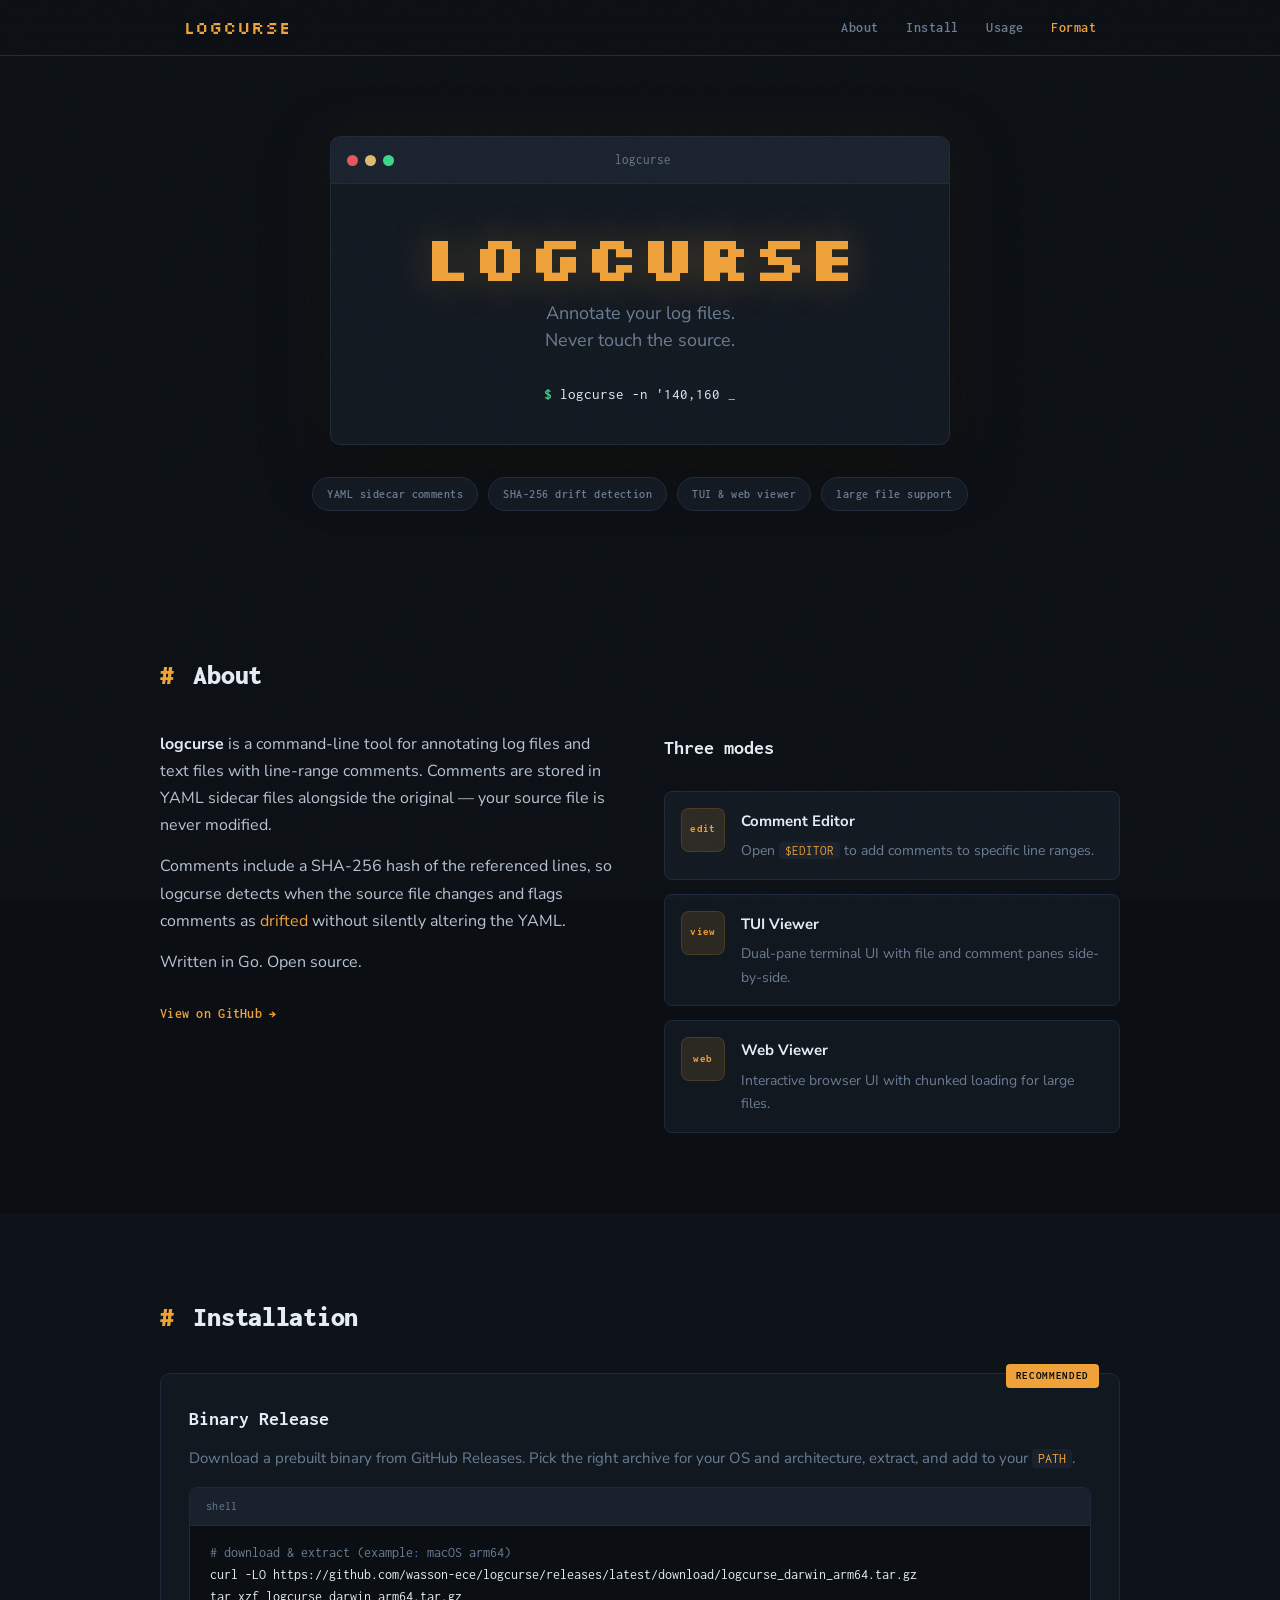
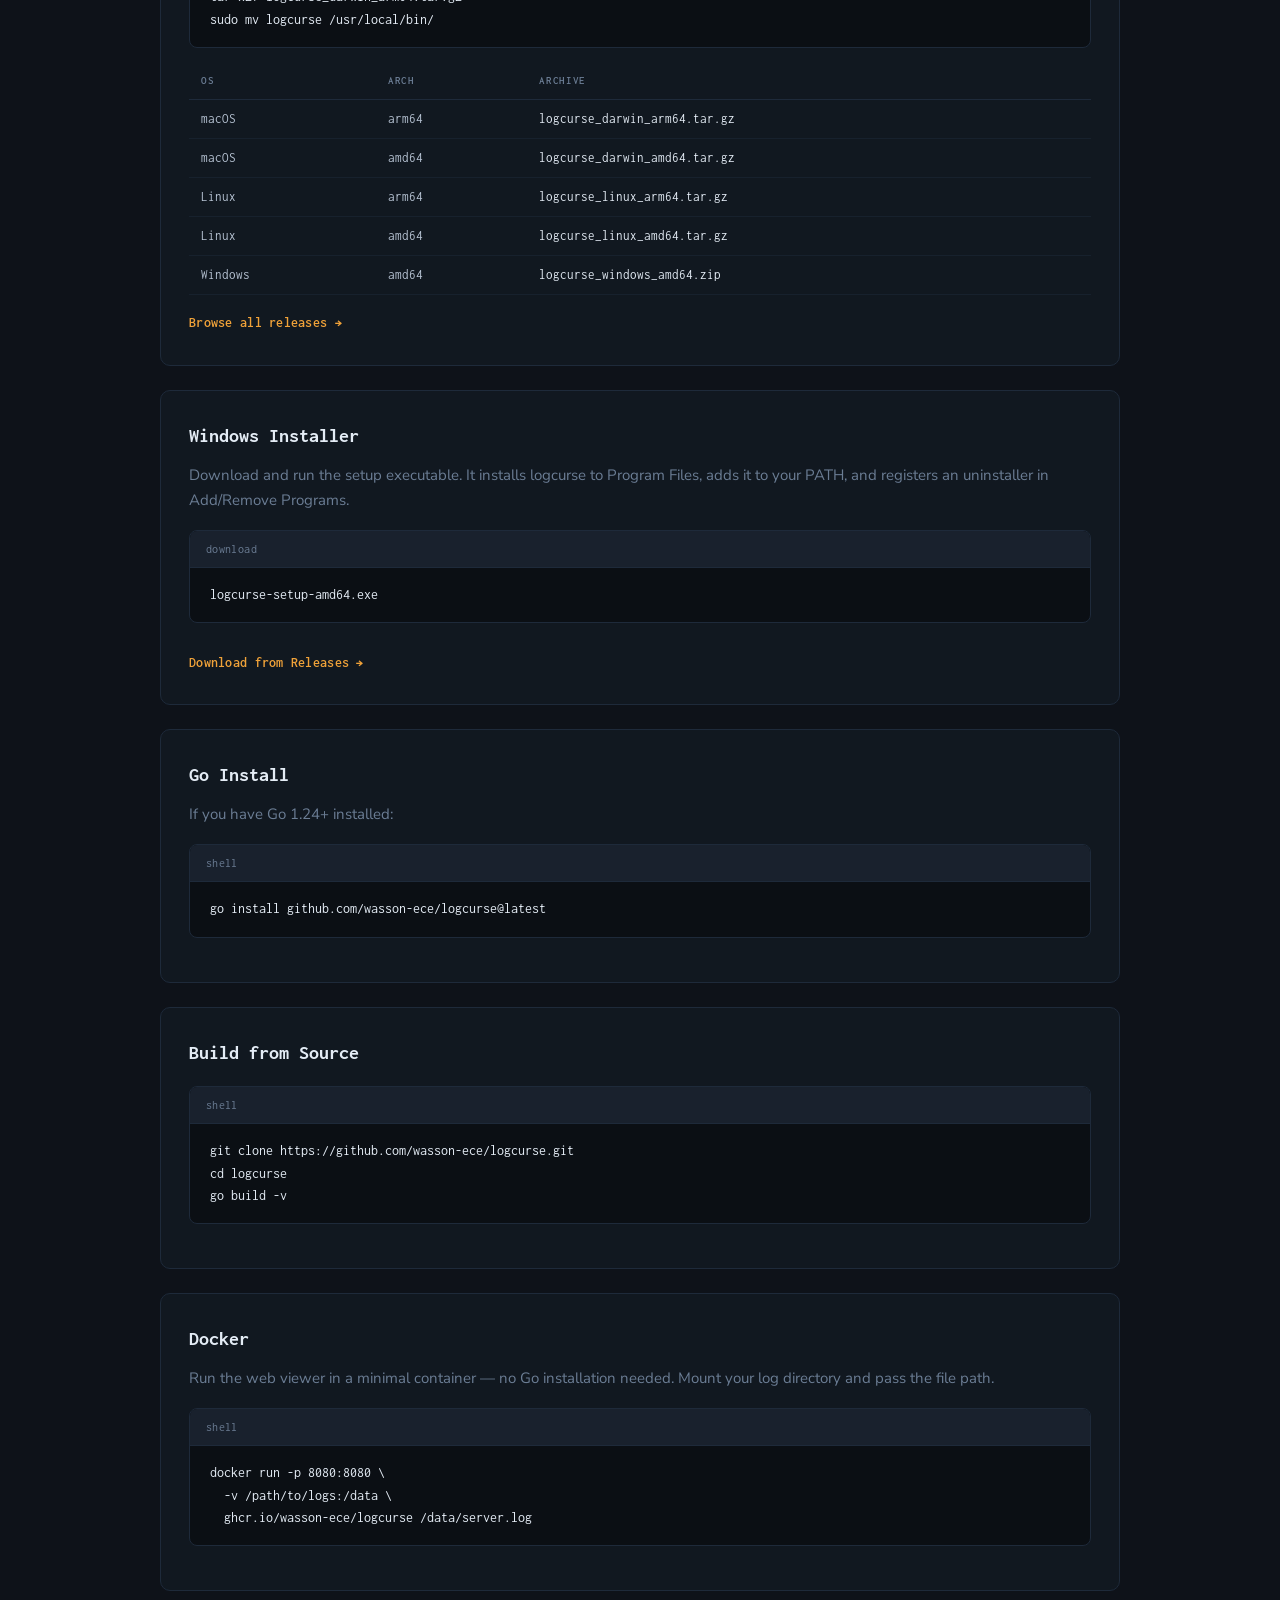
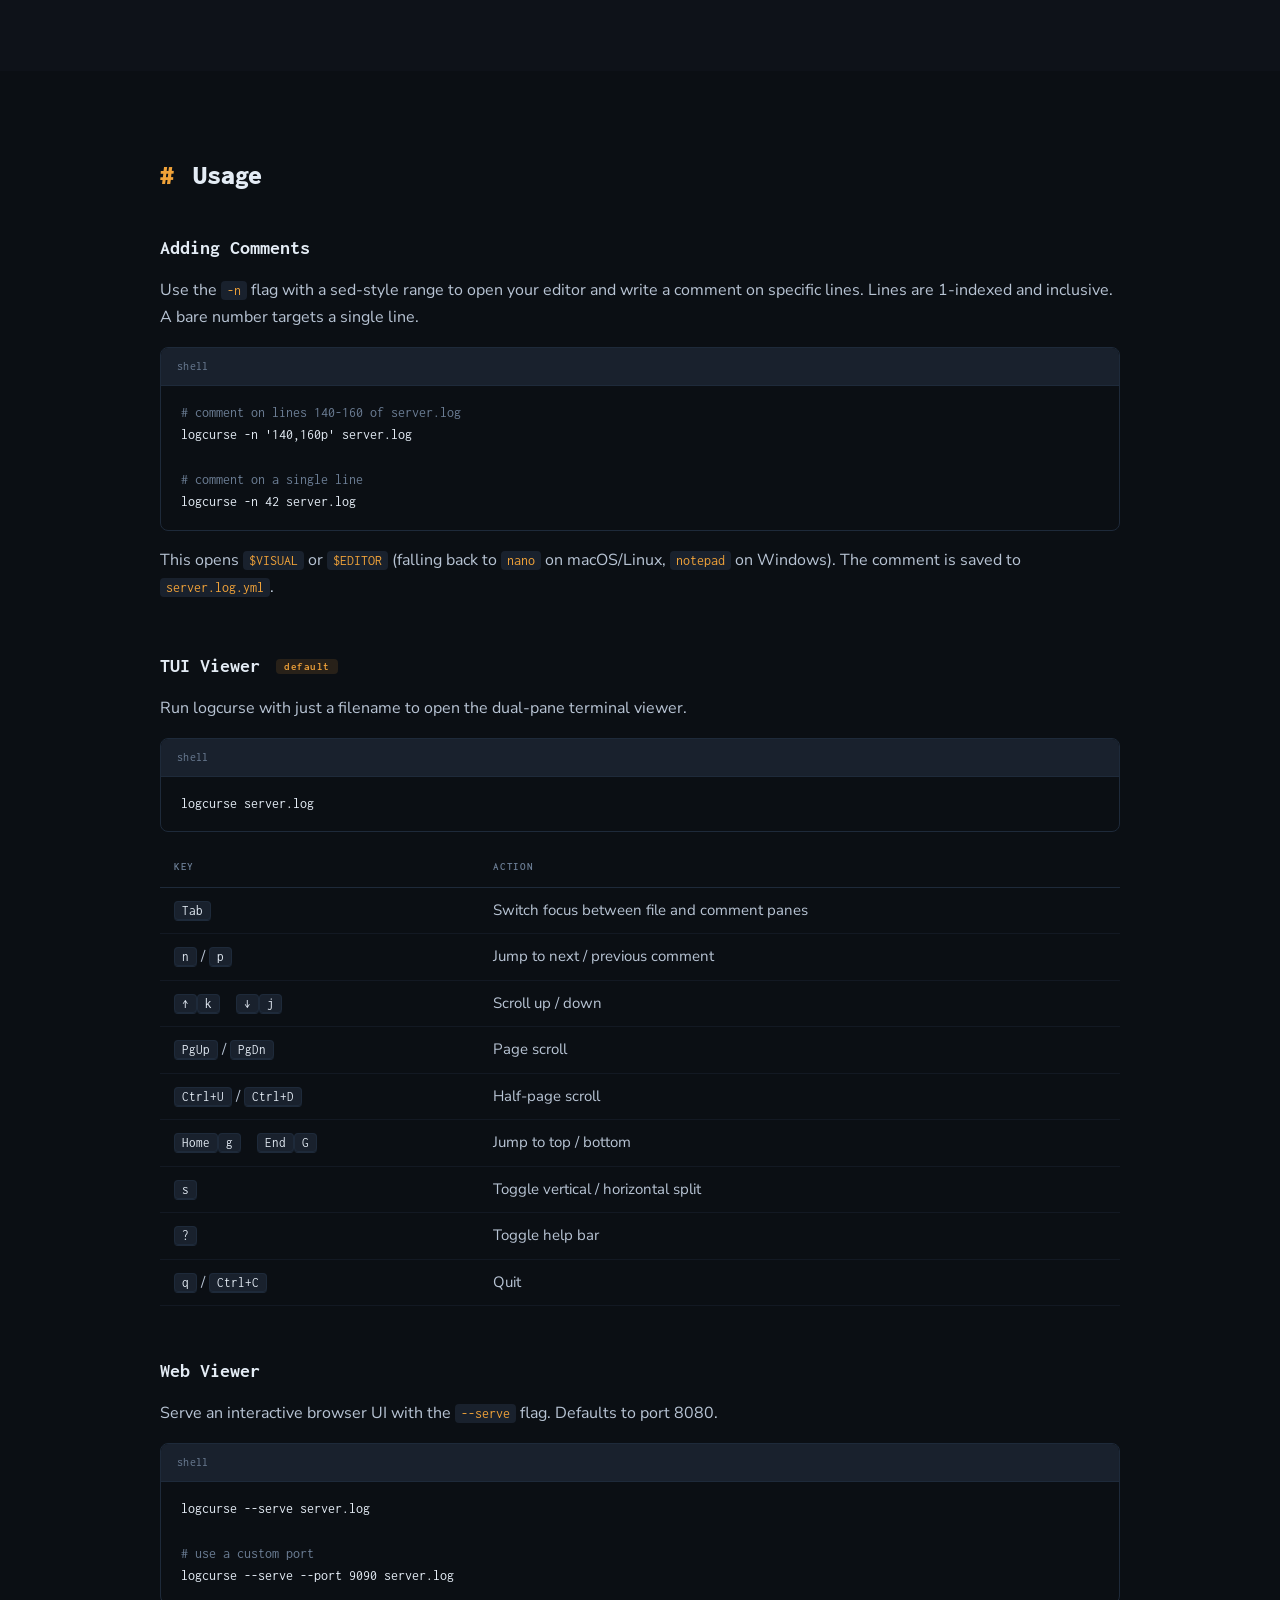
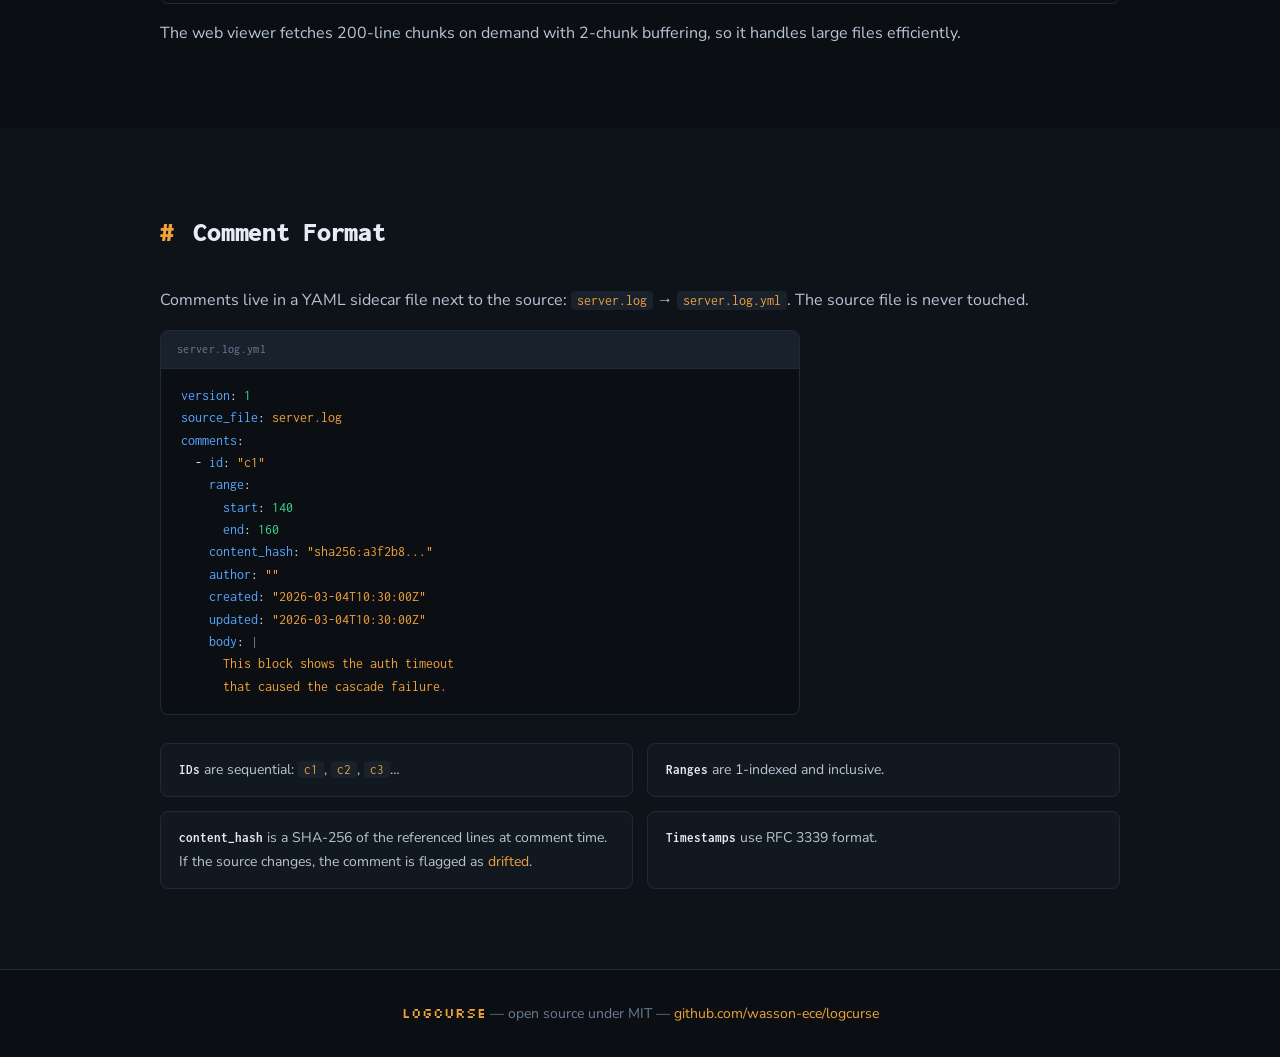
==== docs/index.html @ 26ad7bea "Move help/ to docs/" ====
<!DOCTYPE html>
<html lang="en">
<head>
  <meta charset="UTF-8">
  <meta name="viewport" content="width=device-width, initial-scale=1.0">
  <title>logcurse — annotate your logs</title>
  <link rel="preconnect" href="https://fonts.googleapis.com">
  <link rel="preconnect" href="https://fonts.gstatic.com" crossorigin>
  <link href="https://fonts.googleapis.com/css2?family=Inconsolata:wght@400;600;700;900&family=Nunito+Sans:ital,wght@0,400;0,600;1,400&family=Silkscreen:wght@400;700&display=swap" rel="stylesheet">
  <link rel="stylesheet" href="style.css">
</head>
<body>

<div class="grain"></div>

<nav class="nav" id="nav">
  <div class="nav-inner">
    <a href="#top" class="nav-logo">logcurse</a>
    <div class="nav-links">
      <a href="#about">About</a>
      <a href="#install">Install</a>
      <a href="#usage">Usage</a>
      <a href="#format">Format</a>
    </div>
  </div>
</nav>

<header class="hero" id="top">
  <div class="hero-terminal">
    <div class="terminal-bar">
      <span class="terminal-dot red"></span>
      <span class="terminal-dot yellow"></span>
      <span class="terminal-dot green"></span>
      <span class="terminal-title">logcurse</span>
    </div>
    <div class="terminal-body">
      <h1 class="hero-title">logcurse</h1>
      <p class="hero-tagline">Annotate your log files.<br>Never touch the source.</p>
      <div class="hero-prompt">
        <span class="prompt-symbol">$</span>
        <span class="prompt-text" id="typed"></span><span class="cursor">_</span>
      </div>
    </div>
  </div>
  <div class="hero-features">
    <div class="feature-pill">YAML sidecar comments</div>
    <div class="feature-pill">SHA-256 drift detection</div>
    <div class="feature-pill">TUI &amp; web viewer</div>
    <div class="feature-pill">large file support</div>
  </div>
</header>

<main>

  <!-- ABOUT -->
  <section class="section" id="about">
    <div class="section-inner">
      <h2 class="section-heading"><span class="heading-accent">#</span> About</h2>
      <div class="about-grid">
        <div class="about-text">
          <p><strong>logcurse</strong> is a command-line tool for annotating log files and text files with line-range comments. Comments are stored in YAML sidecar files alongside the original &mdash; your source file is never modified.</p>
          <p>Comments include a SHA-256 hash of the referenced lines, so logcurse detects when the source file changes and flags comments as <em>drifted</em> without silently altering the YAML.</p>
          <p>Written in Go. Open source.</p>
          <a href="https://github.com/wasson-ece/logcurse" class="link-arrow" target="_blank" rel="noopener">View on GitHub &rarr;</a>
        </div>
        <div class="about-modes">
          <h3 class="subheading">Three modes</h3>
          <div class="mode-card">
            <div class="mode-icon">edit</div>
            <div>
              <strong>Comment Editor</strong>
              <p>Open <code>$EDITOR</code> to add comments to specific line ranges.</p>
            </div>
          </div>
          <div class="mode-card">
            <div class="mode-icon">view</div>
            <div>
              <strong>TUI Viewer</strong>
              <p>Dual-pane terminal UI with file and comment panes side-by-side.</p>
            </div>
          </div>
          <div class="mode-card">
            <div class="mode-icon">web</div>
            <div>
              <strong>Web Viewer</strong>
              <p>Interactive browser UI with chunked loading for large files.</p>
            </div>
          </div>
        </div>
      </div>
    </div>
  </section>

  <!-- INSTALL -->
  <section class="section section-alt" id="install">
    <div class="section-inner">
      <h2 class="section-heading"><span class="heading-accent">#</span> Installation</h2>

      <div class="install-methods">

        <div class="install-card">
          <div class="install-badge">recommended</div>
          <h3>Binary Release</h3>
          <p>Download a prebuilt binary from GitHub Releases. Pick the right archive for your OS and architecture, extract, and add to your <code>PATH</code>.</p>
          <div class="code-block">
            <div class="code-bar"><span>shell</span></div>
            <pre><code><span class="c-comment"># download &amp; extract (example: macOS arm64)</span>
curl -LO https://github.com/wasson-ece/logcurse/releases/latest/download/logcurse_darwin_arm64.tar.gz
tar xzf logcurse_darwin_arm64.tar.gz
sudo mv logcurse /usr/local/bin/</code></pre>
          </div>
          <table class="platform-table">
            <thead><tr><th>OS</th><th>Arch</th><th>Archive</th></tr></thead>
            <tbody>
              <tr><td>macOS</td><td>arm64</td><td><code>logcurse_darwin_arm64.tar.gz</code></td></tr>
              <tr><td>macOS</td><td>amd64</td><td><code>logcurse_darwin_amd64.tar.gz</code></td></tr>
              <tr><td>Linux</td><td>arm64</td><td><code>logcurse_linux_arm64.tar.gz</code></td></tr>
              <tr><td>Linux</td><td>amd64</td><td><code>logcurse_linux_amd64.tar.gz</code></td></tr>
              <tr><td>Windows</td><td>amd64</td><td><code>logcurse_windows_amd64.zip</code></td></tr>
            </tbody>
          </table>
          <a href="https://github.com/wasson-ece/logcurse/releases" class="link-arrow" target="_blank" rel="noopener">Browse all releases &rarr;</a>
        </div>

        <div class="install-card">
          <h3>Windows Installer</h3>
          <p>Download and run the setup executable. It installs logcurse to Program Files, adds it to your PATH, and registers an uninstaller in Add/Remove Programs.</p>
          <div class="code-block">
            <div class="code-bar"><span>download</span></div>
            <pre><code>logcurse-setup-amd64.exe</code></pre>
          </div>
          <a href="https://github.com/wasson-ece/logcurse/releases" class="link-arrow" target="_blank" rel="noopener">Download from Releases &rarr;</a>
        </div>

        <div class="install-card">
          <h3>Go Install</h3>
          <p>If you have Go 1.24+ installed:</p>
          <div class="code-block">
            <div class="code-bar"><span>shell</span></div>
            <pre><code>go install github.com/wasson-ece/logcurse@latest</code></pre>
          </div>
        </div>

        <div class="install-card">
          <h3>Build from Source</h3>
          <div class="code-block">
            <div class="code-bar"><span>shell</span></div>
            <pre><code>git clone https://github.com/wasson-ece/logcurse.git
cd logcurse
go build -v</code></pre>
          </div>
        </div>

        <div class="install-card">
          <h3>Docker</h3>
          <p>Run the web viewer in a minimal container &mdash; no Go installation needed. Mount your log directory and pass the file path.</p>
          <div class="code-block">
            <div class="code-bar"><span>shell</span></div>
            <pre><code>docker run -p 8080:8080 \
  -v /path/to/logs:/data \
  ghcr.io/wasson-ece/logcurse /data/server.log</code></pre>
          </div>
        </div>

      </div>
    </div>
  </section>

  <!-- USAGE -->
  <section class="section" id="usage">
    <div class="section-inner">
      <h2 class="section-heading"><span class="heading-accent">#</span> Usage</h2>

      <div class="usage-block">
        <h3 class="subheading">Adding Comments</h3>
        <p>Use the <code>-n</code> flag with a sed-style range to open your editor and write a comment on specific lines. Lines are 1-indexed and inclusive. A bare number targets a single line.</p>
        <div class="code-block">
          <div class="code-bar"><span>shell</span></div>
          <pre><code><span class="c-comment"># comment on lines 140-160 of server.log</span>
logcurse -n '140,160p' server.log

<span class="c-comment"># comment on a single line</span>
logcurse -n 42 server.log</code></pre>
        </div>
        <p>This opens <code>$VISUAL</code> or <code>$EDITOR</code> (falling back to <code>nano</code> on macOS/Linux, <code>notepad</code> on Windows). The comment is saved to <code>server.log.yml</code>.</p>
      </div>

      <div class="usage-block">
        <h3 class="subheading">TUI Viewer <span class="tag">default</span></h3>
        <p>Run logcurse with just a filename to open the dual-pane terminal viewer.</p>
        <div class="code-block">
          <div class="code-bar"><span>shell</span></div>
          <pre><code>logcurse server.log</code></pre>
        </div>

        <table class="keybind-table">
          <thead><tr><th>Key</th><th>Action</th></tr></thead>
          <tbody>
            <tr><td><kbd>Tab</kbd></td><td>Switch focus between file and comment panes</td></tr>
            <tr><td><kbd>n</kbd> / <kbd>p</kbd></td><td>Jump to next / previous comment</td></tr>
            <tr><td><kbd>&uarr;</kbd><kbd>k</kbd> &ensp; <kbd>&darr;</kbd><kbd>j</kbd></td><td>Scroll up / down</td></tr>
            <tr><td><kbd>PgUp</kbd> / <kbd>PgDn</kbd></td><td>Page scroll</td></tr>
            <tr><td><kbd>Ctrl+U</kbd> / <kbd>Ctrl+D</kbd></td><td>Half-page scroll</td></tr>
            <tr><td><kbd>Home</kbd><kbd>g</kbd> &ensp; <kbd>End</kbd><kbd>G</kbd></td><td>Jump to top / bottom</td></tr>
            <tr><td><kbd>s</kbd></td><td>Toggle vertical / horizontal split</td></tr>
            <tr><td><kbd>?</kbd></td><td>Toggle help bar</td></tr>
            <tr><td><kbd>q</kbd> / <kbd>Ctrl+C</kbd></td><td>Quit</td></tr>
          </tbody>
        </table>
      </div>

      <div class="usage-block">
        <h3 class="subheading">Web Viewer</h3>
        <p>Serve an interactive browser UI with the <code>--serve</code> flag. Defaults to port 8080.</p>
        <div class="code-block">
          <div class="code-bar"><span>shell</span></div>
          <pre><code>logcurse --serve server.log

<span class="c-comment"># use a custom port</span>
logcurse --serve --port 9090 server.log</code></pre>
        </div>
        <p>The web viewer fetches 200-line chunks on demand with 2-chunk buffering, so it handles large files efficiently.</p>
      </div>

    </div>
  </section>

  <!-- FORMAT -->
  <section class="section section-alt" id="format">
    <div class="section-inner">
      <h2 class="section-heading"><span class="heading-accent">#</span> Comment Format</h2>
      <p>Comments live in a YAML sidecar file next to the source: <code>server.log</code> &rarr; <code>server.log.yml</code>. The source file is never touched.</p>
      <div class="code-block code-block-wide">
        <div class="code-bar"><span>server.log.yml</span></div>
        <pre><code><span class="c-key">version</span>: <span class="c-val">1</span>
<span class="c-key">source_file</span>: <span class="c-str">server.log</span>
<span class="c-key">comments</span>:
  - <span class="c-key">id</span>: <span class="c-str">"c1"</span>
    <span class="c-key">range</span>:
      <span class="c-key">start</span>: <span class="c-val">140</span>
      <span class="c-key">end</span>: <span class="c-val">160</span>
    <span class="c-key">content_hash</span>: <span class="c-str">"sha256:a3f2b8..."</span>
    <span class="c-key">author</span>: <span class="c-str">""</span>
    <span class="c-key">created</span>: <span class="c-str">"2026-03-04T10:30:00Z"</span>
    <span class="c-key">updated</span>: <span class="c-str">"2026-03-04T10:30:00Z"</span>
    <span class="c-key">body</span>: <span class="c-comment">|</span>
      <span class="c-str">This block shows the auth timeout</span>
      <span class="c-str">that caused the cascade failure.</span></code></pre>
      </div>
      <div class="format-notes">
        <div class="format-note">
          <strong>IDs</strong> are sequential: <code>c1</code>, <code>c2</code>, <code>c3</code>&hellip;
        </div>
        <div class="format-note">
          <strong>Ranges</strong> are 1-indexed and inclusive.
        </div>
        <div class="format-note">
          <strong>content_hash</strong> is a SHA-256 of the referenced lines at comment time. If the source changes, the comment is flagged as <em>drifted</em>.
        </div>
        <div class="format-note">
          <strong>Timestamps</strong> use RFC 3339 format.
        </div>
      </div>
    </div>
  </section>

</main>

<footer class="footer">
  <div class="section-inner">
    <p class="footer-text"><span class="footer-logo">logcurse</span> &mdash; open source under MIT &mdash; <a href="https://github.com/wasson-ece/logcurse" target="_blank" rel="noopener">github.com/wasson-ece/logcurse</a></p>
  </div>
</footer>

<script src="script.js"></script>
</body>
</html>
---- docs/style.css ----
/* ===================================================
   logcurse help site — "Amber Terminal" aesthetic
   =================================================== */

:root {
  --bg:         #0b0f14;
  --bg-surface: #111820;
  --bg-raised:  #19212d;
  --bg-alt:     #0e1219;
  --border:     #1e2a3a;

  --text:       #b8c4d4;
  --text-dim:   #6b7d94;
  --text-bright:#e4ecf5;

  --amber:      #f0a239;
  --amber-dim:  #9e6d28;
  --amber-glow: rgba(240, 162, 57, 0.12);
  --green:      #3dd68c;
  --red:        #e55561;
  --yellow:     #e2b86b;
  --blue:       #58a6ff;

  --font-display: 'Silkscreen', cursive;
  --font-heading: 'Inconsolata', monospace;
  --font-body:    'Nunito Sans', sans-serif;
  --font-mono:    'Inconsolata', monospace;

  --max-w: 960px;
  --nav-h: 56px;
}

/* ── Reset ── */
*, *::before, *::after { box-sizing: border-box; margin: 0; padding: 0; }
html { scroll-behavior: smooth; scroll-padding-top: calc(var(--nav-h) + 24px); }
body {
  font-family: var(--font-body);
  font-size: 16px;
  line-height: 1.7;
  color: var(--text);
  background: var(--bg);
  -webkit-font-smoothing: antialiased;
  overflow-x: hidden;
}

/* ── Grain overlay ── */
.grain {
  position: fixed;
  inset: 0;
  z-index: 9999;
  pointer-events: none;
  opacity: 0.035;
  background-image: url("data:image/svg+xml,%3Csvg viewBox='0 0 256 256' xmlns='http://www.w3.org/2000/svg'%3E%3Cfilter id='n'%3E%3CfeTurbulence type='fractalNoise' baseFrequency='0.9' numOctaves='4' stitchTiles='stitch'/%3E%3C/filter%3E%3Crect width='100%25' height='100%25' filter='url(%23n)'/%3E%3C/svg%3E");
  background-repeat: repeat;
  background-size: 200px 200px;
}

/* ── Links ── */
a { color: var(--amber); text-decoration: none; transition: color 0.2s; }
a:hover { color: var(--text-bright); }

.link-arrow {
  display: inline-block;
  margin-top: 12px;
  font-family: var(--font-mono);
  font-size: 14px;
  font-weight: 600;
  letter-spacing: 0.02em;
}

/* ── Nav ── */
.nav {
  position: fixed;
  top: 0;
  left: 0;
  right: 0;
  height: var(--nav-h);
  z-index: 1000;
  background: rgba(11, 15, 20, 0.82);
  backdrop-filter: blur(14px);
  -webkit-backdrop-filter: blur(14px);
  border-bottom: 1px solid var(--border);
  transition: box-shadow 0.3s;
}
.nav.scrolled { box-shadow: 0 2px 24px rgba(0,0,0,0.4); }
.nav-inner {
  max-width: var(--max-w);
  margin: 0 auto;
  padding: 0 24px;
  height: 100%;
  display: flex;
  align-items: center;
  justify-content: space-between;
}
.nav-logo {
  font-family: var(--font-display);
  font-size: 18px;
  color: var(--amber) !important;
  text-shadow: 0 0 20px var(--amber-glow);
}
.nav-links { display: flex; gap: 28px; }
.nav-links a {
  font-family: var(--font-mono);
  font-size: 14px;
  font-weight: 600;
  color: var(--text-dim);
  letter-spacing: 0.03em;
  transition: color 0.2s;
}
.nav-links a:hover,
.nav-links a.active { color: var(--amber); }

/* ── Hero ── */
.hero {
  padding: calc(var(--nav-h) + 80px) 24px 60px;
  display: flex;
  flex-direction: column;
  align-items: center;
  text-align: center;
}
.hero-terminal {
  width: 100%;
  max-width: 620px;
  border: 1px solid var(--border);
  border-radius: 10px;
  overflow: hidden;
  background: var(--bg-surface);
  box-shadow:
    0 0 60px rgba(240, 162, 57, 0.06),
    0 20px 60px rgba(0,0,0,0.5);
  animation: fadeUp 0.8s ease-out both;
}
.terminal-bar {
  display: flex;
  align-items: center;
  gap: 7px;
  padding: 12px 16px;
  background: var(--bg-raised);
  border-bottom: 1px solid var(--border);
}
.terminal-dot {
  width: 11px;
  height: 11px;
  border-radius: 50%;
}
.terminal-dot.red    { background: var(--red); }
.terminal-dot.yellow { background: var(--yellow); }
.terminal-dot.green  { background: var(--green); }
.terminal-title {
  flex: 1;
  text-align: center;
  font-family: var(--font-mono);
  font-size: 13px;
  color: var(--text-dim);
  margin-right: 48px;
}
.terminal-body { padding: 40px 32px 36px; }
.hero-title {
  font-family: var(--font-display);
  font-size: clamp(42px, 8vw, 64px);
  color: var(--amber);
  line-height: 1;
  text-shadow: 0 0 40px rgba(240, 162, 57, 0.3);
  margin-bottom: 12px;
}
.hero-tagline {
  font-family: var(--font-body);
  font-size: 18px;
  color: var(--text-dim);
  line-height: 1.5;
  margin-bottom: 28px;
}
.hero-prompt {
  display: flex;
  align-items: center;
  justify-content: center;
  gap: 8px;
  font-family: var(--font-mono);
  font-size: 15px;
  color: var(--text-bright);
  min-height: 24px;
}
.prompt-symbol { color: var(--green); font-weight: 700; }
.cursor {
  color: var(--amber);
  animation: blink 1s step-end infinite;
}

@keyframes blink {
  50% { opacity: 0; }
}
@keyframes fadeUp {
  from { opacity: 0; transform: translateY(20px); }
  to   { opacity: 1; transform: translateY(0); }
}

.hero-features {
  display: flex;
  flex-wrap: wrap;
  justify-content: center;
  gap: 10px;
  margin-top: 32px;
  animation: fadeUp 0.8s 0.3s ease-out both;
}
.feature-pill {
  font-family: var(--font-mono);
  font-size: 12px;
  font-weight: 600;
  letter-spacing: 0.04em;
  padding: 6px 14px;
  border-radius: 100px;
  border: 1px solid var(--border);
  color: var(--text-dim);
  background: var(--bg-surface);
}

/* ── Sections ── */
.section {
  padding: 80px 24px;
}
.section-alt {
  background: var(--bg-alt);
}
.section-inner {
  max-width: var(--max-w);
  margin: 0 auto;
}
.section-heading {
  font-family: var(--font-heading);
  font-size: 28px;
  font-weight: 900;
  color: var(--text-bright);
  margin-bottom: 32px;
  letter-spacing: -0.01em;
}
.heading-accent {
  color: var(--amber);
  margin-right: 6px;
}
.subheading {
  font-family: var(--font-heading);
  font-size: 20px;
  font-weight: 700;
  color: var(--text-bright);
  margin-bottom: 12px;
}
.tag {
  font-family: var(--font-mono);
  font-size: 11px;
  font-weight: 600;
  letter-spacing: 0.05em;
  background: var(--amber-glow);
  color: var(--amber);
  padding: 2px 8px;
  border-radius: 4px;
  vertical-align: middle;
  margin-left: 6px;
}

p { margin-bottom: 14px; }
p:last-child { margin-bottom: 0; }

strong { color: var(--text-bright); }
em { color: var(--amber); font-style: normal; }

code {
  font-family: var(--font-mono);
  font-size: 0.9em;
  background: var(--bg-raised);
  padding: 2px 6px;
  border-radius: 4px;
  color: var(--amber);
}

kbd {
  font-family: var(--font-mono);
  font-size: 13px;
  background: var(--bg-raised);
  border: 1px solid var(--border);
  border-radius: 4px;
  padding: 2px 7px;
  color: var(--text-bright);
  box-shadow: 0 1px 0 var(--border);
}

/* ── About grid ── */
.about-grid {
  display: grid;
  grid-template-columns: 1fr 1fr;
  gap: 48px;
  align-items: start;
}
.about-modes { display: flex; flex-direction: column; gap: 14px; }

.mode-card {
  display: flex;
  gap: 16px;
  align-items: flex-start;
  padding: 16px;
  background: var(--bg-surface);
  border: 1px solid var(--border);
  border-radius: 8px;
  transition: border-color 0.2s;
}
.mode-card:hover { border-color: var(--amber-dim); }
.mode-card p { font-size: 14px; color: var(--text-dim); margin: 4px 0 0; }
.mode-card strong { font-size: 15px; }

.mode-icon {
  flex-shrink: 0;
  width: 44px;
  height: 44px;
  display: flex;
  align-items: center;
  justify-content: center;
  border-radius: 8px;
  background: var(--amber-glow);
  border: 1px solid rgba(240, 162, 57, 0.15);
  font-family: var(--font-mono);
  font-size: 11px;
  font-weight: 700;
  color: var(--amber);
  letter-spacing: 0.04em;
}

/* ── Install ── */
.install-methods {
  display: grid;
  gap: 24px;
}
.install-card {
  position: relative;
  padding: 28px;
  background: var(--bg-surface);
  border: 1px solid var(--border);
  border-radius: 10px;
}
.install-card h3 {
  font-family: var(--font-heading);
  font-size: 20px;
  font-weight: 700;
  color: var(--text-bright);
  margin-bottom: 10px;
}
.install-card p {
  font-size: 15px;
  color: var(--text-dim);
}
.install-badge {
  position: absolute;
  top: -10px;
  right: 20px;
  font-family: var(--font-mono);
  font-size: 11px;
  font-weight: 700;
  letter-spacing: 0.06em;
  text-transform: uppercase;
  padding: 3px 10px;
  background: var(--amber);
  color: var(--bg);
  border-radius: 4px;
}

.platform-table {
  width: 100%;
  margin: 16px 0 4px;
  border-collapse: collapse;
  font-family: var(--font-mono);
  font-size: 13px;
}
.platform-table th {
  text-align: left;
  padding: 8px 12px;
  border-bottom: 1px solid var(--border);
  color: var(--text-dim);
  font-weight: 600;
  font-size: 11px;
  letter-spacing: 0.06em;
  text-transform: uppercase;
}
.platform-table td {
  padding: 8px 12px;
  border-bottom: 1px solid rgba(30,42,58,0.5);
  color: var(--text);
}
.platform-table code {
  background: none;
  padding: 0;
  font-size: inherit;
  color: var(--text-bright);
}

/* ── Code blocks ── */
.code-block {
  margin: 16px 0;
  border: 1px solid var(--border);
  border-radius: 8px;
  overflow: hidden;
  background: var(--bg);
}
.code-block-wide { max-width: 640px; }
.code-bar {
  padding: 8px 16px;
  background: var(--bg-raised);
  border-bottom: 1px solid var(--border);
  font-family: var(--font-mono);
  font-size: 12px;
  color: var(--text-dim);
  letter-spacing: 0.03em;
}
.code-block pre {
  padding: 16px 20px;
  overflow-x: auto;
  font-family: var(--font-mono);
  font-size: 14px;
  line-height: 1.6;
  color: var(--text-bright);
}
.code-block code {
  background: none;
  padding: 0;
  font-size: inherit;
  color: inherit;
}
.c-comment { color: var(--text-dim); }
.c-key     { color: var(--blue); }
.c-val     { color: var(--green); }
.c-str     { color: var(--amber); }

/* ── Usage ── */
.usage-block {
  margin-bottom: 48px;
}
.usage-block:last-child { margin-bottom: 0; }

.keybind-table {
  width: 100%;
  margin: 16px 0;
  border-collapse: collapse;
}
.keybind-table th {
  text-align: left;
  padding: 10px 14px;
  font-family: var(--font-mono);
  font-size: 11px;
  font-weight: 600;
  letter-spacing: 0.06em;
  text-transform: uppercase;
  color: var(--text-dim);
  border-bottom: 1px solid var(--border);
}
.keybind-table td {
  padding: 10px 14px;
  border-bottom: 1px solid rgba(30,42,58,0.4);
  font-size: 15px;
}
.keybind-table td:first-child {
  white-space: nowrap;
}

/* ── Format notes ── */
.format-notes {
  display: grid;
  grid-template-columns: 1fr 1fr;
  gap: 14px;
  margin-top: 28px;
}
.format-note {
  padding: 14px 18px;
  background: var(--bg-surface);
  border: 1px solid var(--border);
  border-radius: 8px;
  font-size: 14px;
}
.format-note strong {
  font-family: var(--font-mono);
  font-size: 13px;
}

/* ── Footer ── */
.footer {
  padding: 32px 24px;
  border-top: 1px solid var(--border);
  text-align: center;
}
.footer-text {
  font-size: 14px;
  color: var(--text-dim);
}
.footer-logo {
  font-family: var(--font-display);
  color: var(--amber);
}

/* ── Responsive ── */
@media (max-width: 700px) {
  .about-grid {
    grid-template-columns: 1fr;
    gap: 32px;
  }
  .format-notes {
    grid-template-columns: 1fr;
  }
  .terminal-body {
    padding: 28px 20px;
  }
  .hero { padding-top: calc(var(--nav-h) + 48px); }
  .section { padding: 56px 18px; }
  .install-card { padding: 20px; }
  .nav-links { gap: 16px; }
  .nav-links a { font-size: 13px; }
}
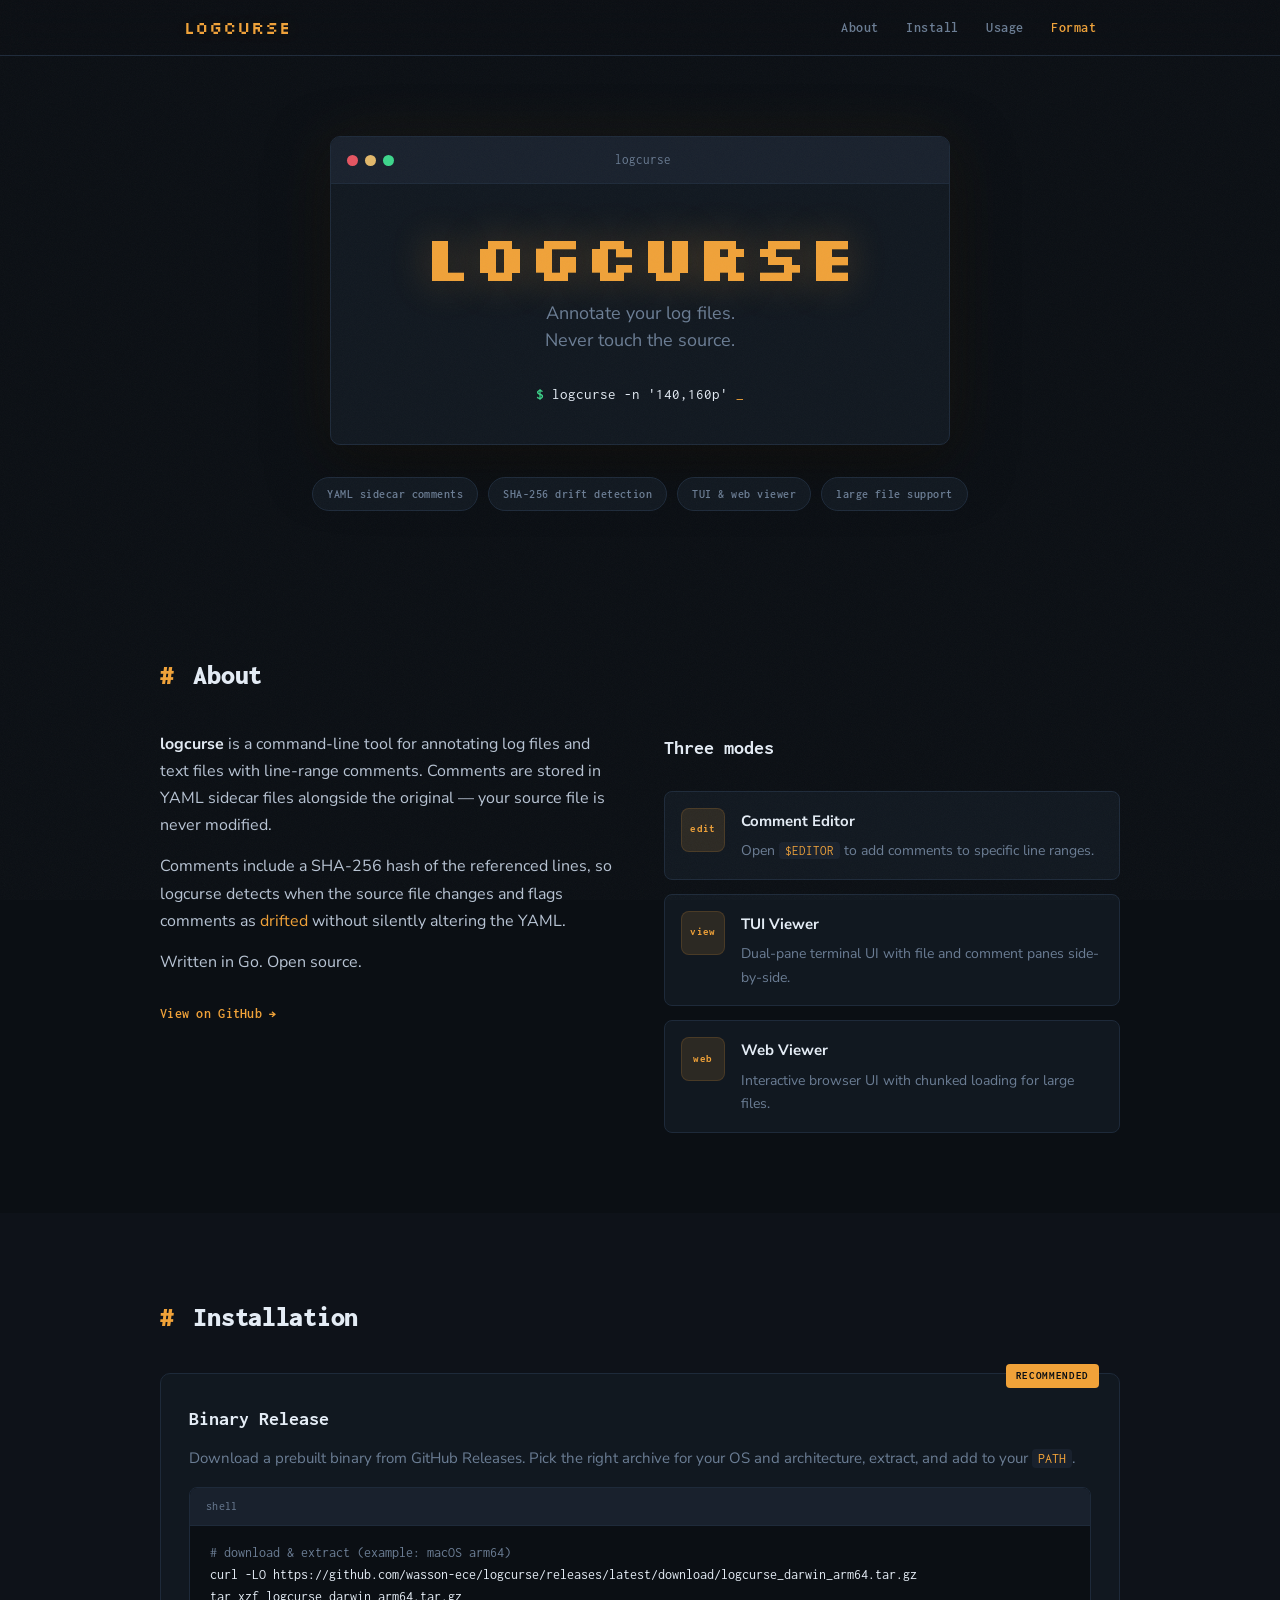
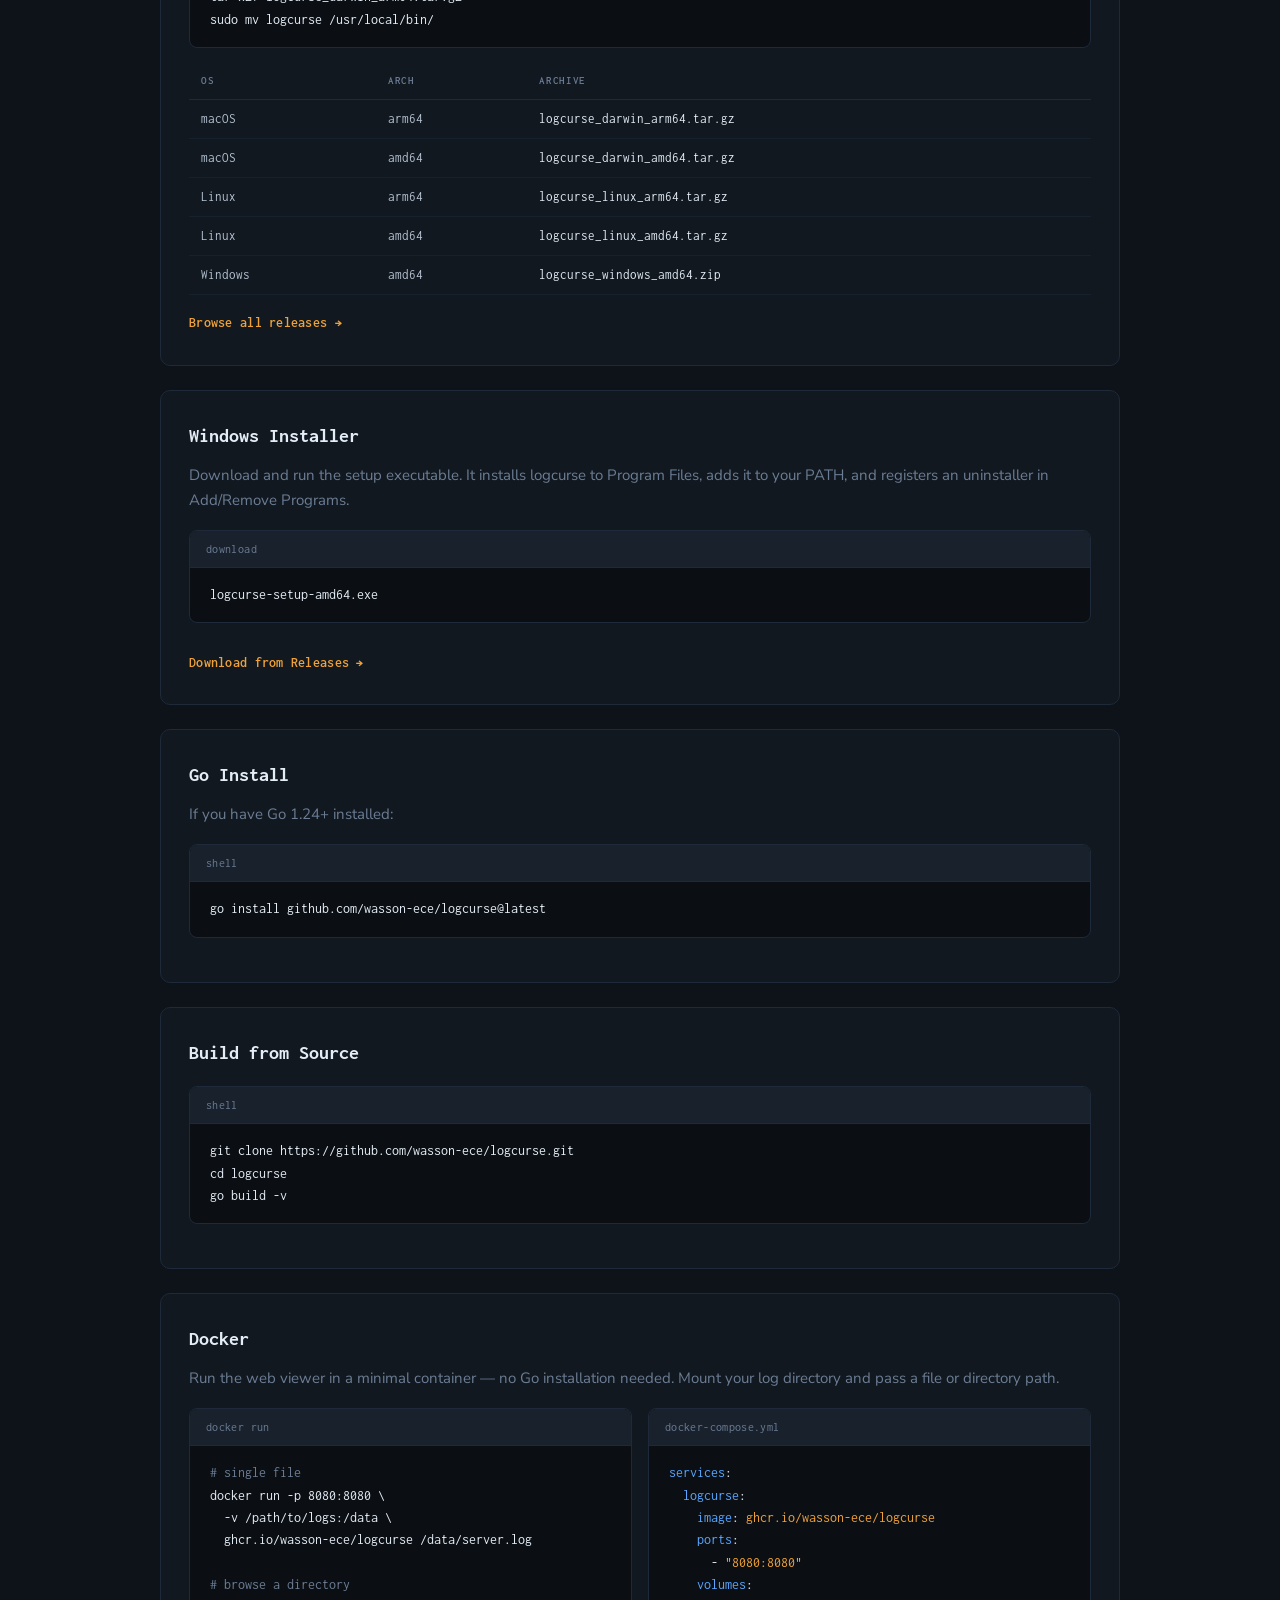
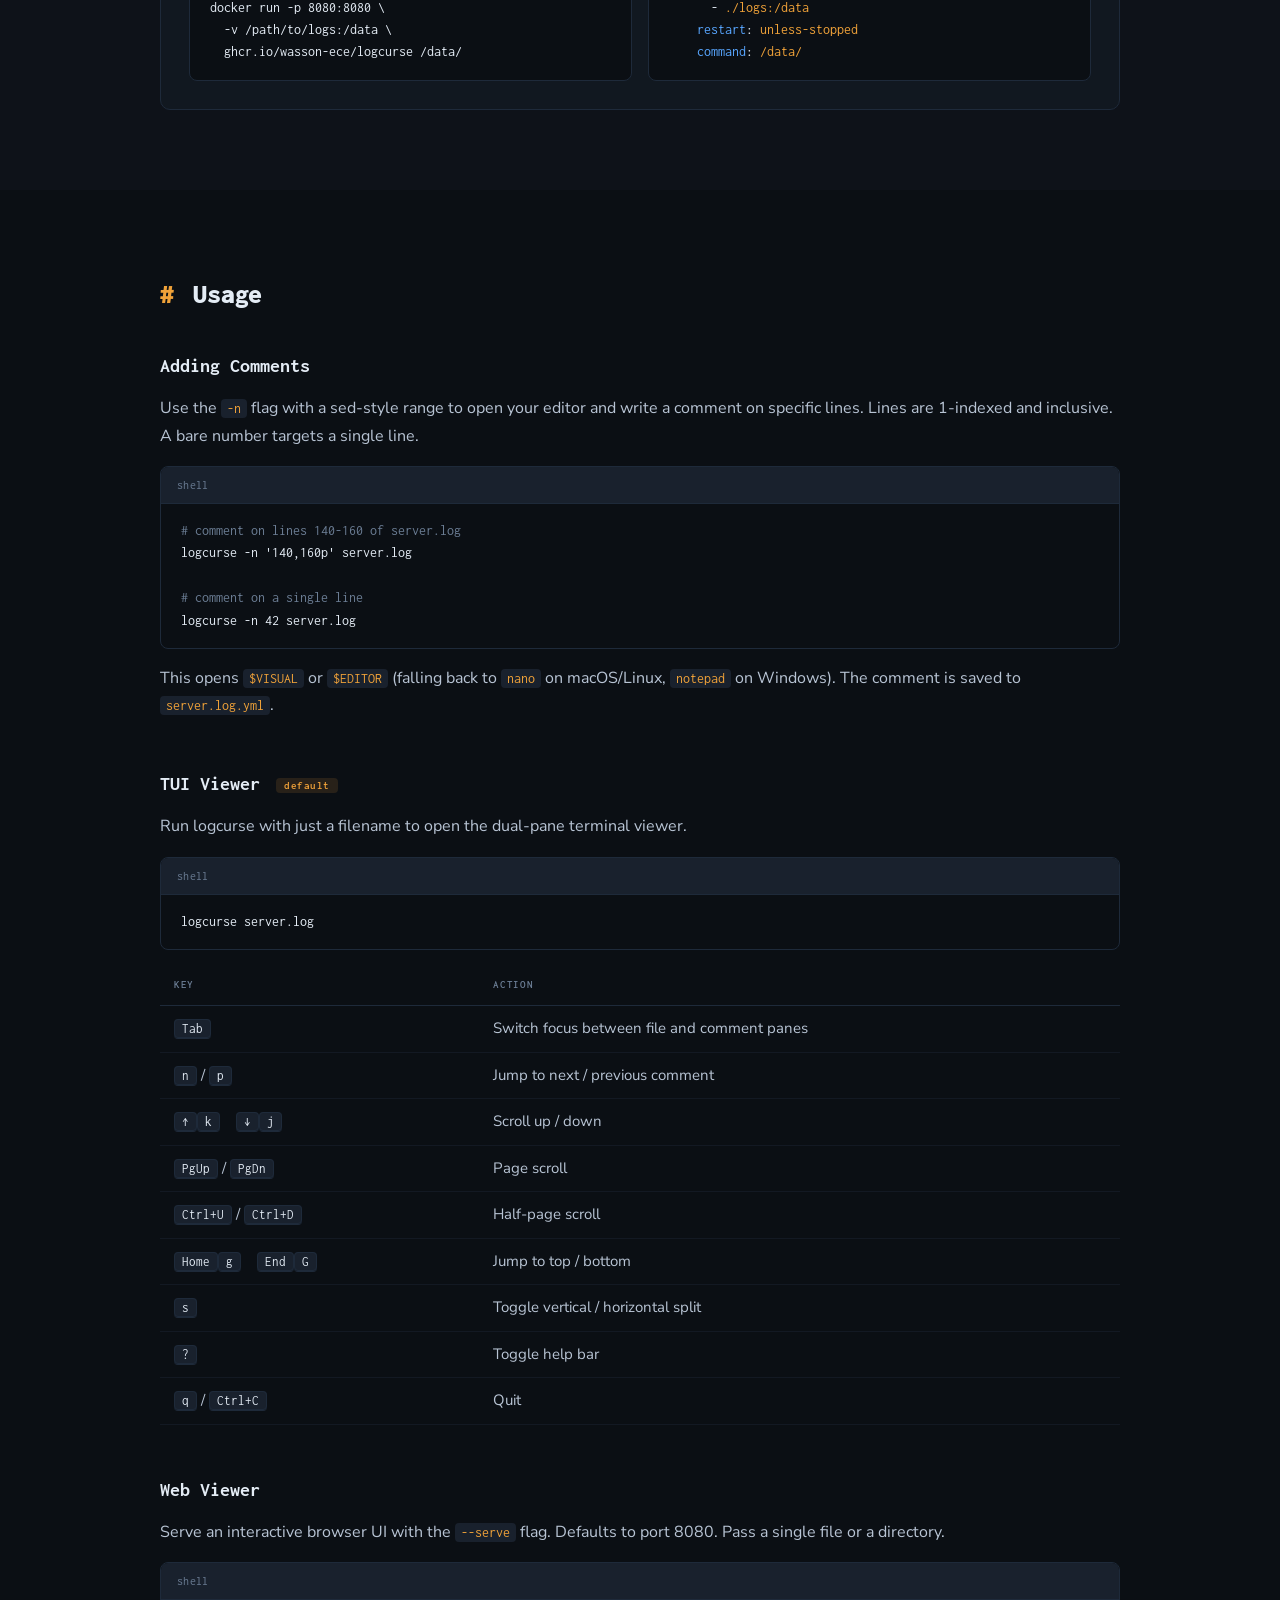
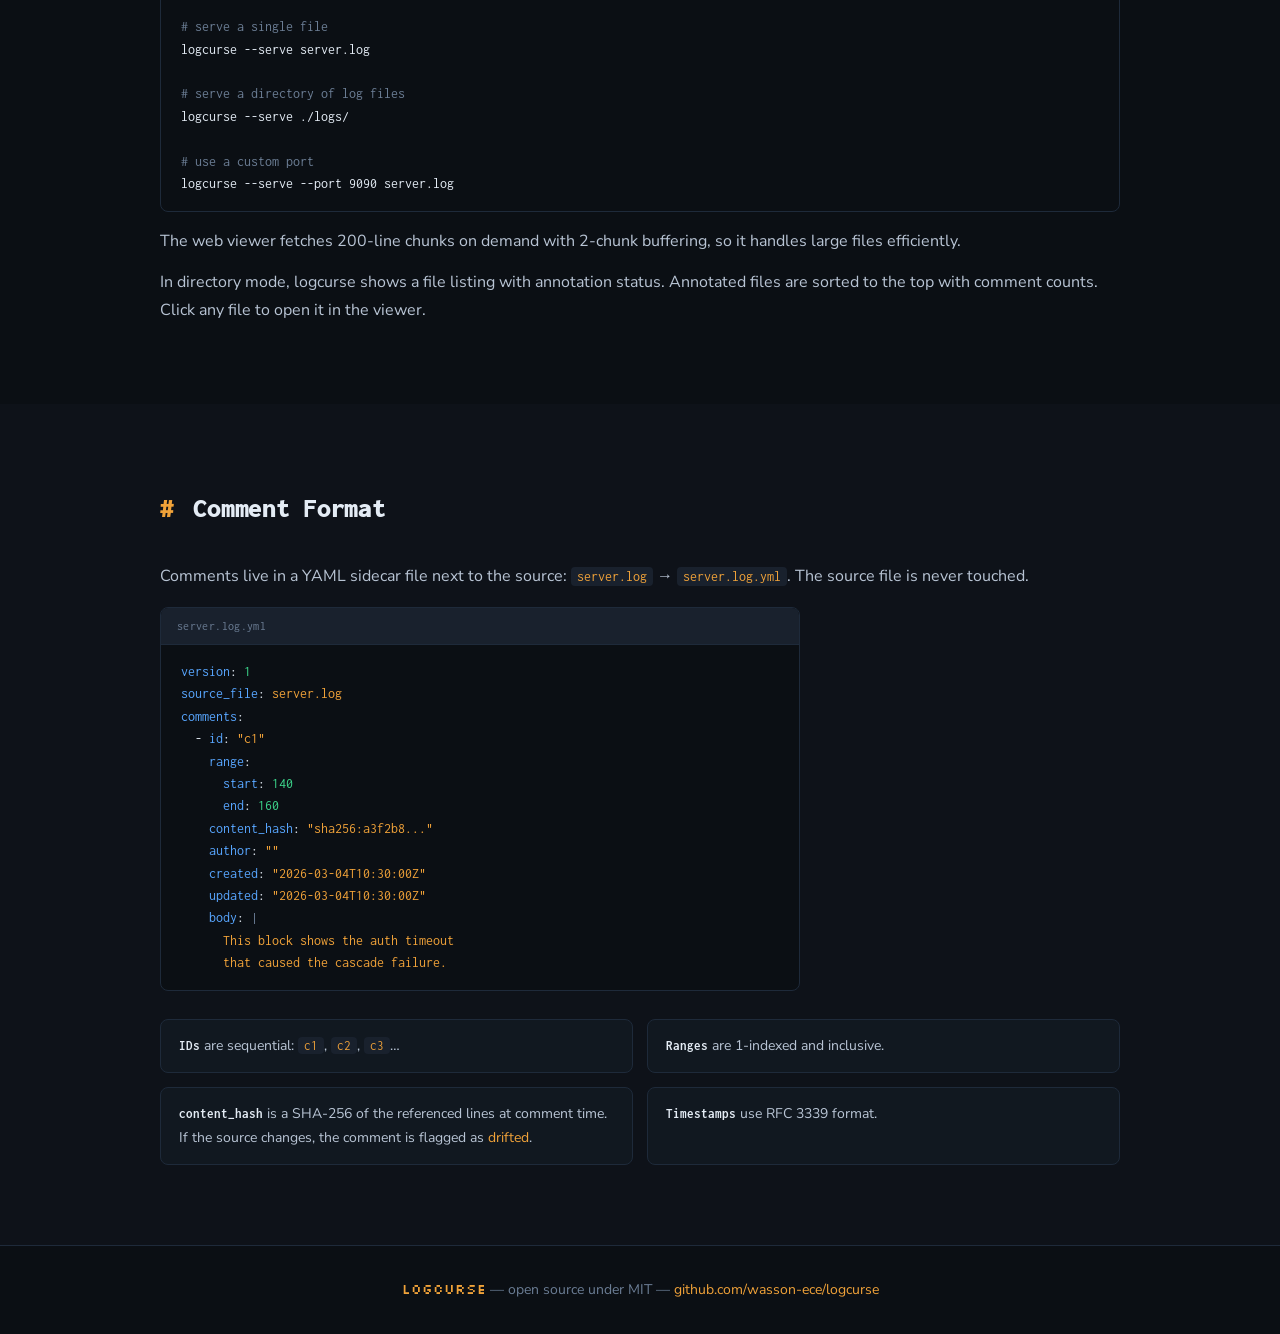
==== commit 495dfd3e: "Add directory viewing" ====
--- a/docs/index.html
+++ b/docs/index.html
@@ -153,12 +153,36 @@
 
         <div class="install-card">
           <h3>Docker</h3>
-          <p>Run the web viewer in a minimal container &mdash; no Go installation needed. Mount your log directory and pass the file path.</p>
-          <div class="code-block">
-            <div class="code-bar"><span>shell</span></div>
-            <pre><code>docker run -p 8080:8080 \
+          <p>Run the web viewer in a minimal container &mdash; no Go installation needed. Mount your log directory and pass a file or directory path.</p>
+          <div class="docker-columns">
+            <div class="docker-col">
+              <div class="code-block">
+                <div class="code-bar"><span>docker run</span></div>
+                <pre><code><span class="c-comment"># single file</span>
+docker run -p 8080:8080 \
   -v /path/to/logs:/data \
-  ghcr.io/wasson-ece/logcurse /data/server.log</code></pre>
+  ghcr.io/wasson-ece/logcurse /data/server.log
+
+<span class="c-comment"># browse a directory</span>
+docker run -p 8080:8080 \
+  -v /path/to/logs:/data \
+  ghcr.io/wasson-ece/logcurse /data/</code></pre>
+              </div>
+            </div>
+            <div class="docker-col">
+              <div class="code-block">
+                <div class="code-bar"><span>docker-compose.yml</span></div>
+                <pre><code><span class="c-key">services</span>:
+  <span class="c-key">logcurse</span>:
+    <span class="c-key">image</span>: <span class="c-str">ghcr.io/wasson-ece/logcurse</span>
+    <span class="c-key">ports</span>:
+      - <span class="c-str">"8080:8080"</span>
+    <span class="c-key">volumes</span>:
+      - <span class="c-str">./logs:/data</span>
+    <span class="c-key">restart</span>: <span class="c-str">unless-stopped</span>
+    <span class="c-key">command</span>: <span class="c-str">/data/</span></code></pre>
+              </div>
+            </div>
           </div>
         </div>
 
@@ -211,15 +235,20 @@
 
       <div class="usage-block">
         <h3 class="subheading">Web Viewer</h3>
-        <p>Serve an interactive browser UI with the <code>--serve</code> flag. Defaults to port 8080.</p>
+        <p>Serve an interactive browser UI with the <code>--serve</code> flag. Defaults to port 8080. Pass a single file or a directory.</p>
         <div class="code-block">
           <div class="code-bar"><span>shell</span></div>
-          <pre><code>logcurse --serve server.log
+          <pre><code><span class="c-comment"># serve a single file</span>
+logcurse --serve server.log
+
+<span class="c-comment"># serve a directory of log files</span>
+logcurse --serve ./logs/
 
 <span class="c-comment"># use a custom port</span>
 logcurse --serve --port 9090 server.log</code></pre>
         </div>
         <p>The web viewer fetches 200-line chunks on demand with 2-chunk buffering, so it handles large files efficiently.</p>
+        <p>In directory mode, logcurse shows a file listing with annotation status. Annotated files are sorted to the top with comment counts. Click any file to open it in the viewer.</p>
       </div>
 
     </div>
--- a/docs/style.css
+++ b/docs/style.css
@@ -388,6 +388,23 @@
   padding: 0;
   font-size: inherit;
   color: var(--text-bright);
+}
+
+/* ── Docker columns ── */
+.docker-columns {
+  display: grid;
+  grid-template-columns: 1fr 1fr;
+  gap: 16px;
+  margin-top: 16px;
+}
+.docker-col .code-block {
+  margin: 0;
+  height: 100%;
+  display: flex;
+  flex-direction: column;
+}
+.docker-col .code-block pre {
+  flex: 1;
 }
 
 /* ── Code blocks ── */
@@ -509,4 +526,5 @@
   .install-card { padding: 20px; }
   .nav-links { gap: 16px; }
   .nav-links a { font-size: 13px; }
-}
+  .docker-columns { grid-template-columns: 1fr; }
+}
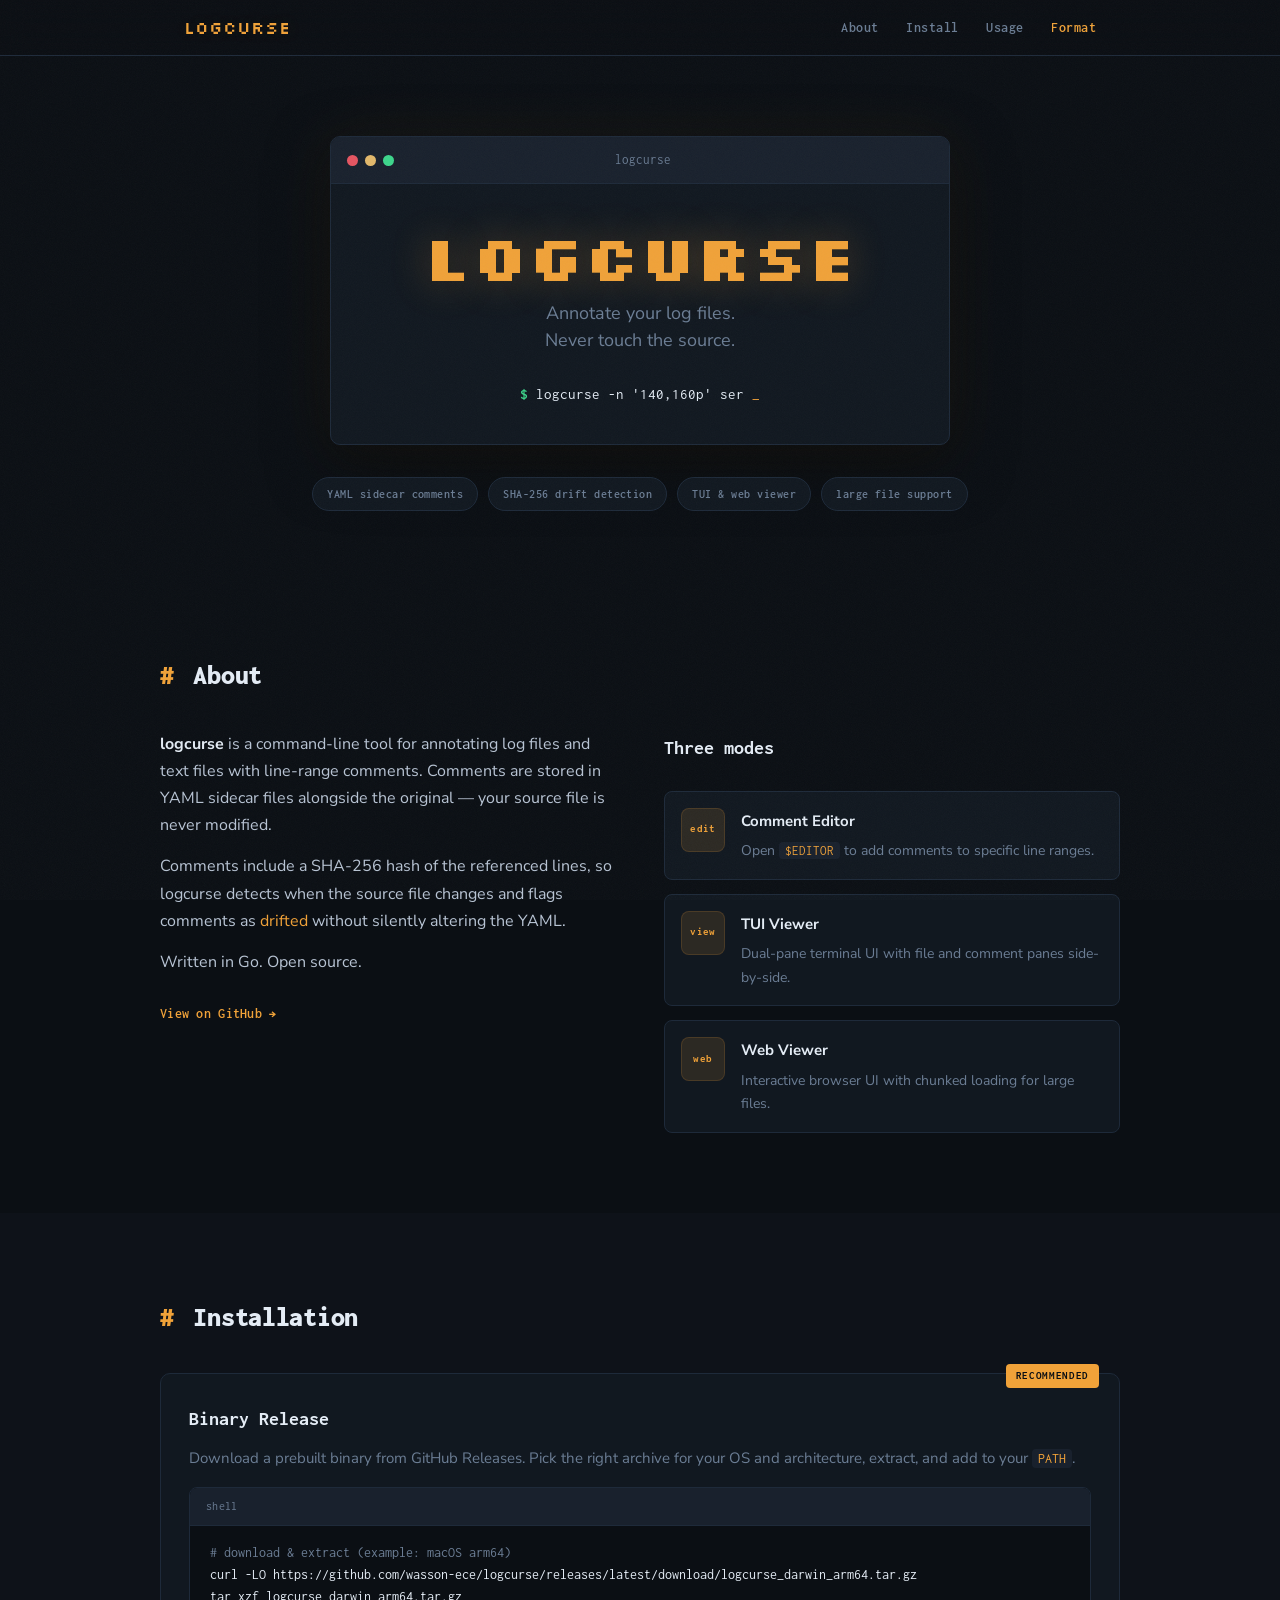
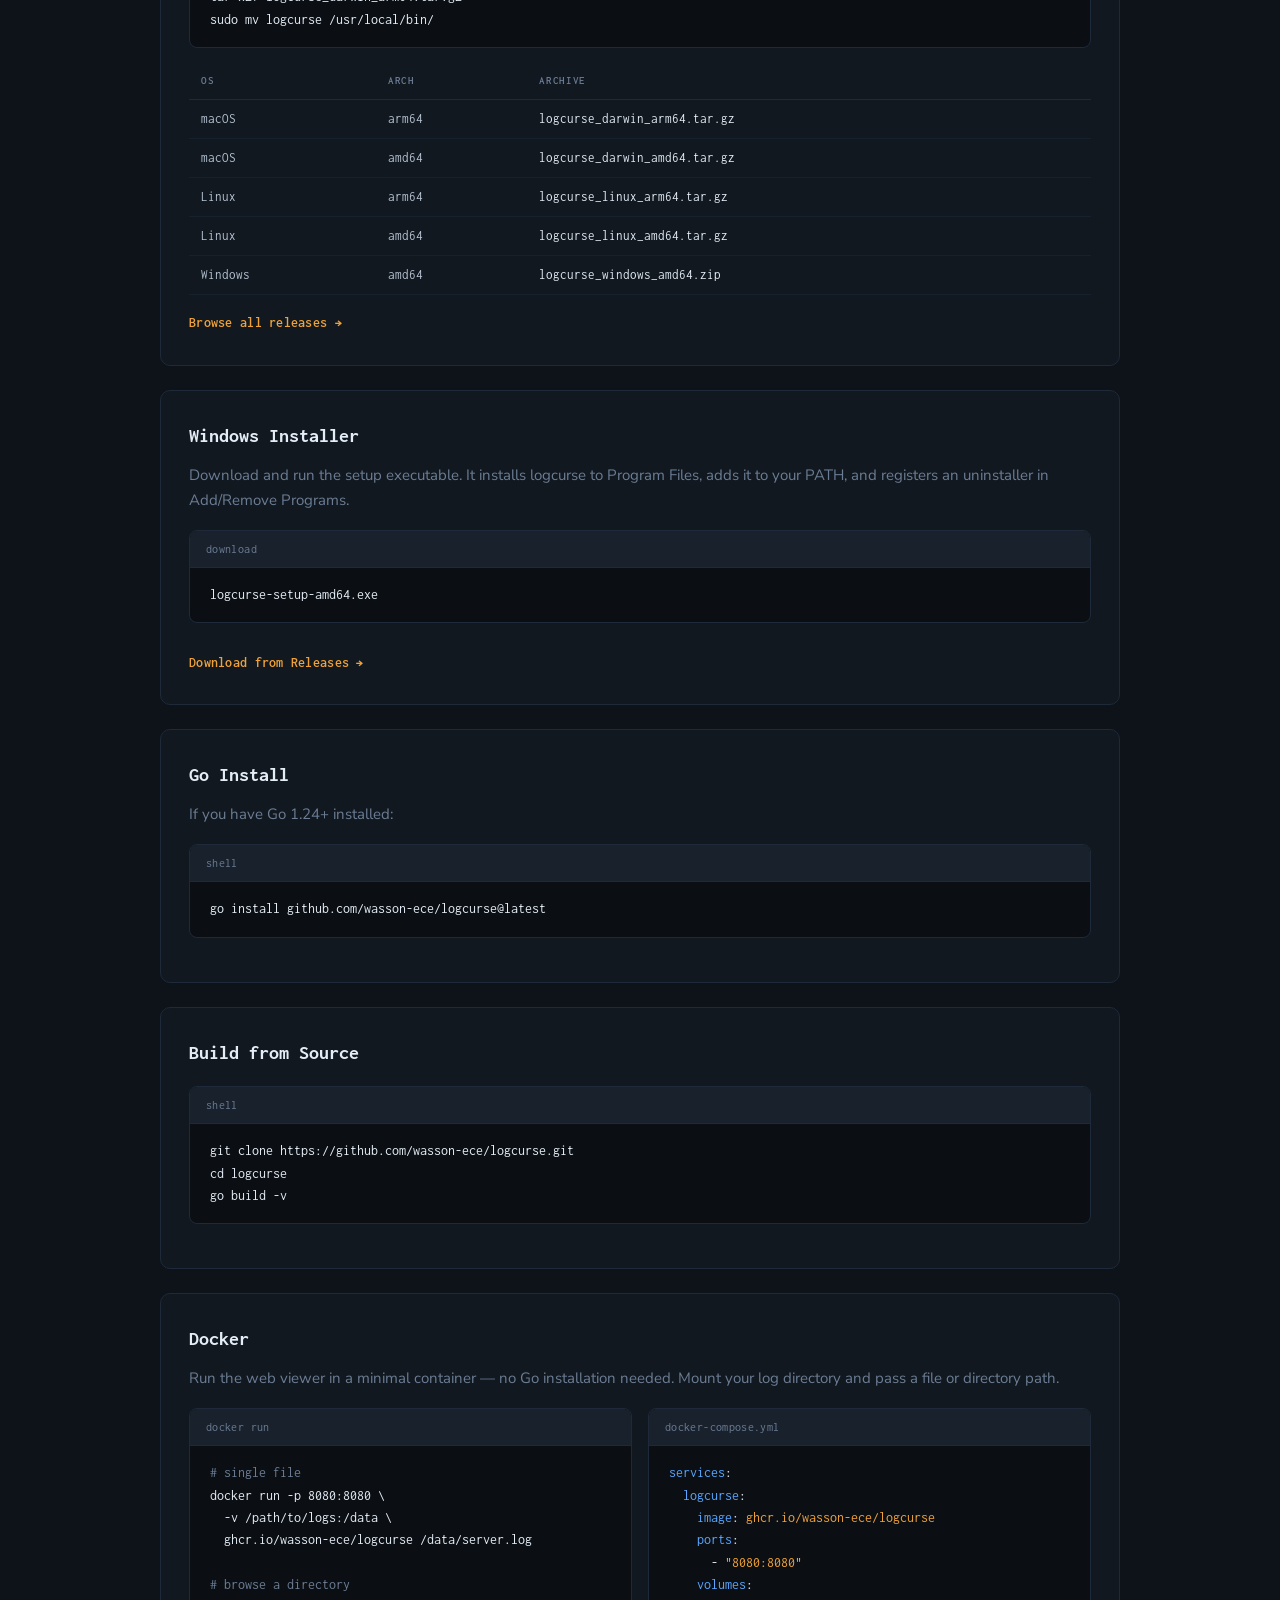
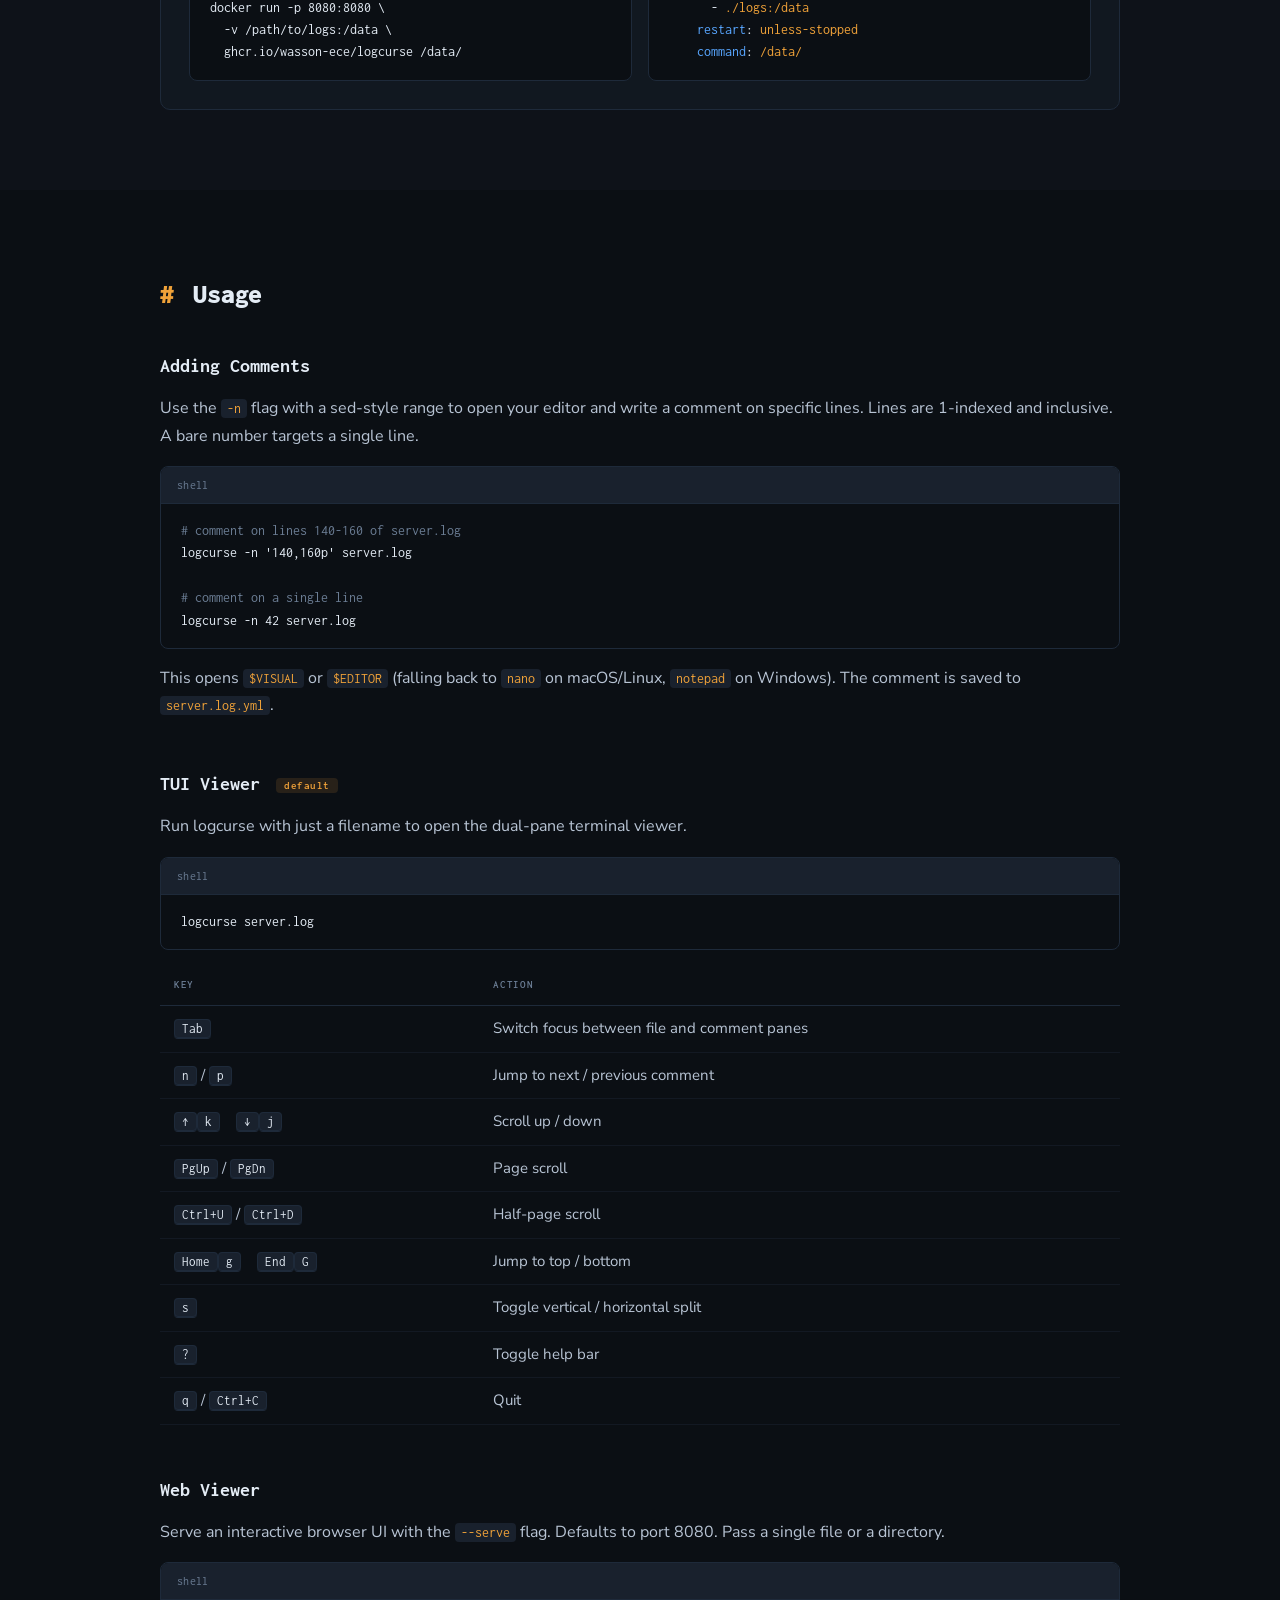
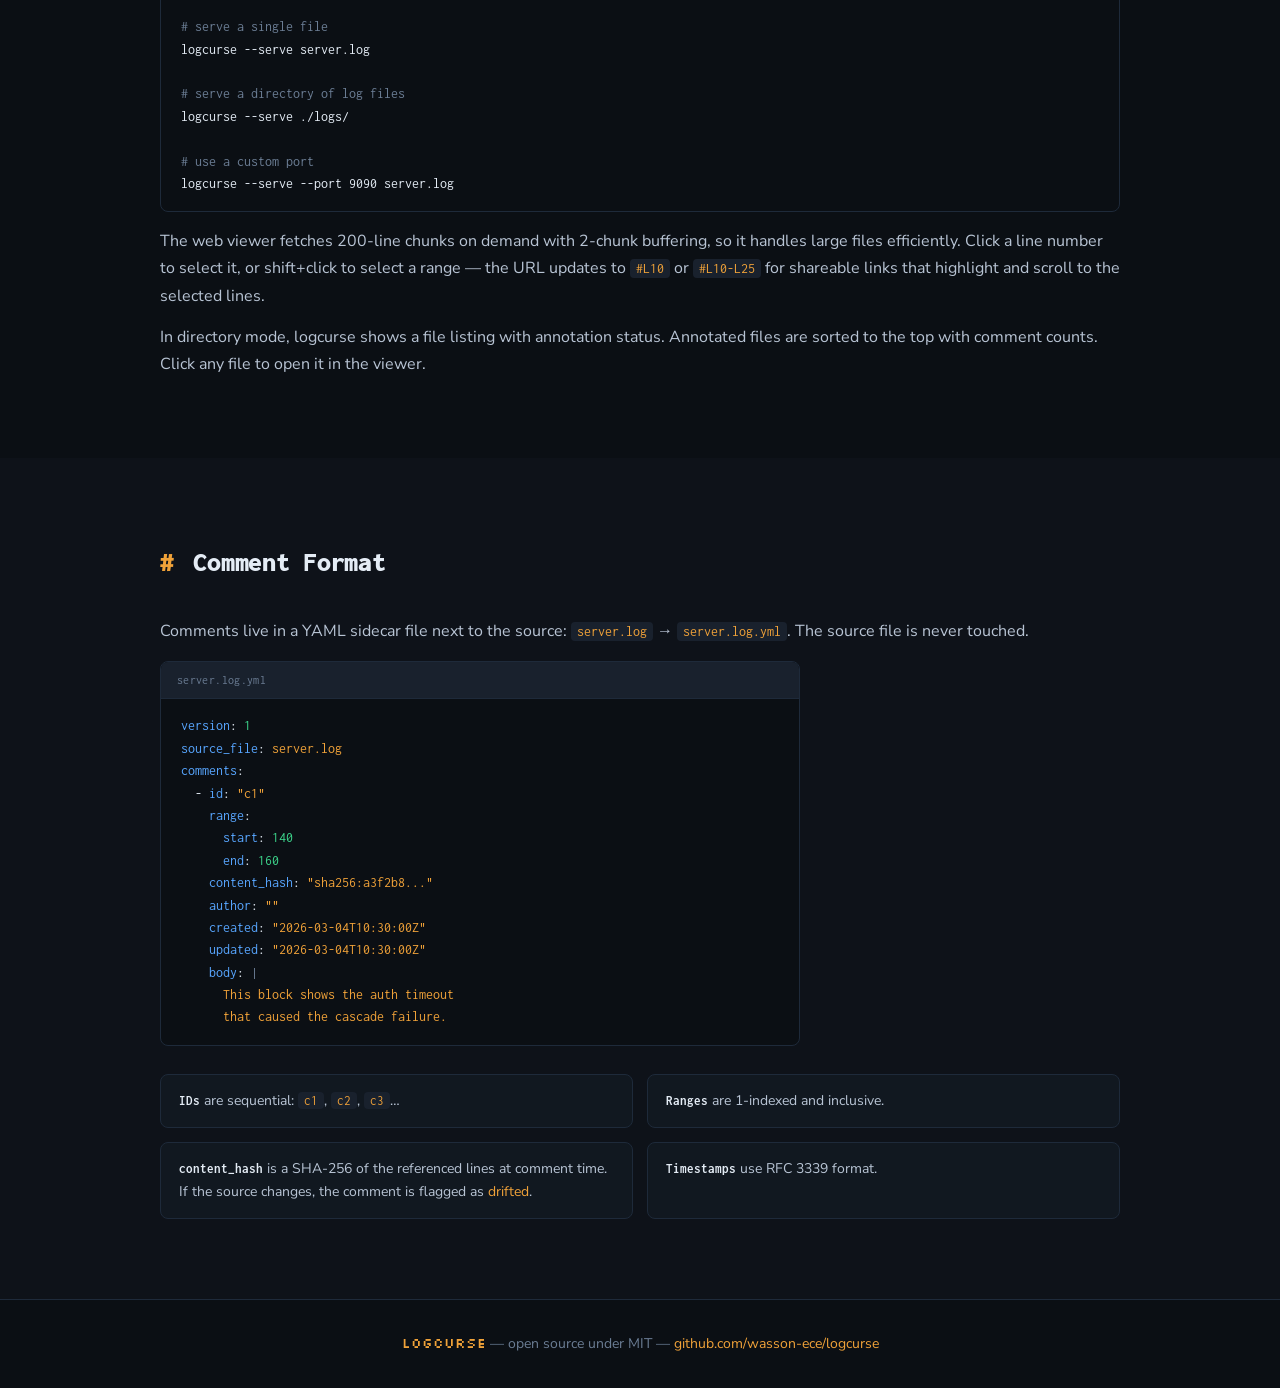
==== commit 16661021: "v0.4.0" ====
--- a/docs/index.html
+++ b/docs/index.html
@@ -247,7 +247,7 @@
 <span class="c-comment"># use a custom port</span>
 logcurse --serve --port 9090 server.log</code></pre>
         </div>
-        <p>The web viewer fetches 200-line chunks on demand with 2-chunk buffering, so it handles large files efficiently.</p>
+        <p>The web viewer fetches 200-line chunks on demand with 2-chunk buffering, so it handles large files efficiently. Click a line number to select it, or shift+click to select a range &mdash; the URL updates to <code>#L10</code> or <code>#L10-L25</code> for shareable links that highlight and scroll to the selected lines.</p>
         <p>In directory mode, logcurse shows a file listing with annotation status. Annotated files are sorted to the top with comment counts. Click any file to open it in the viewer.</p>
       </div>
 
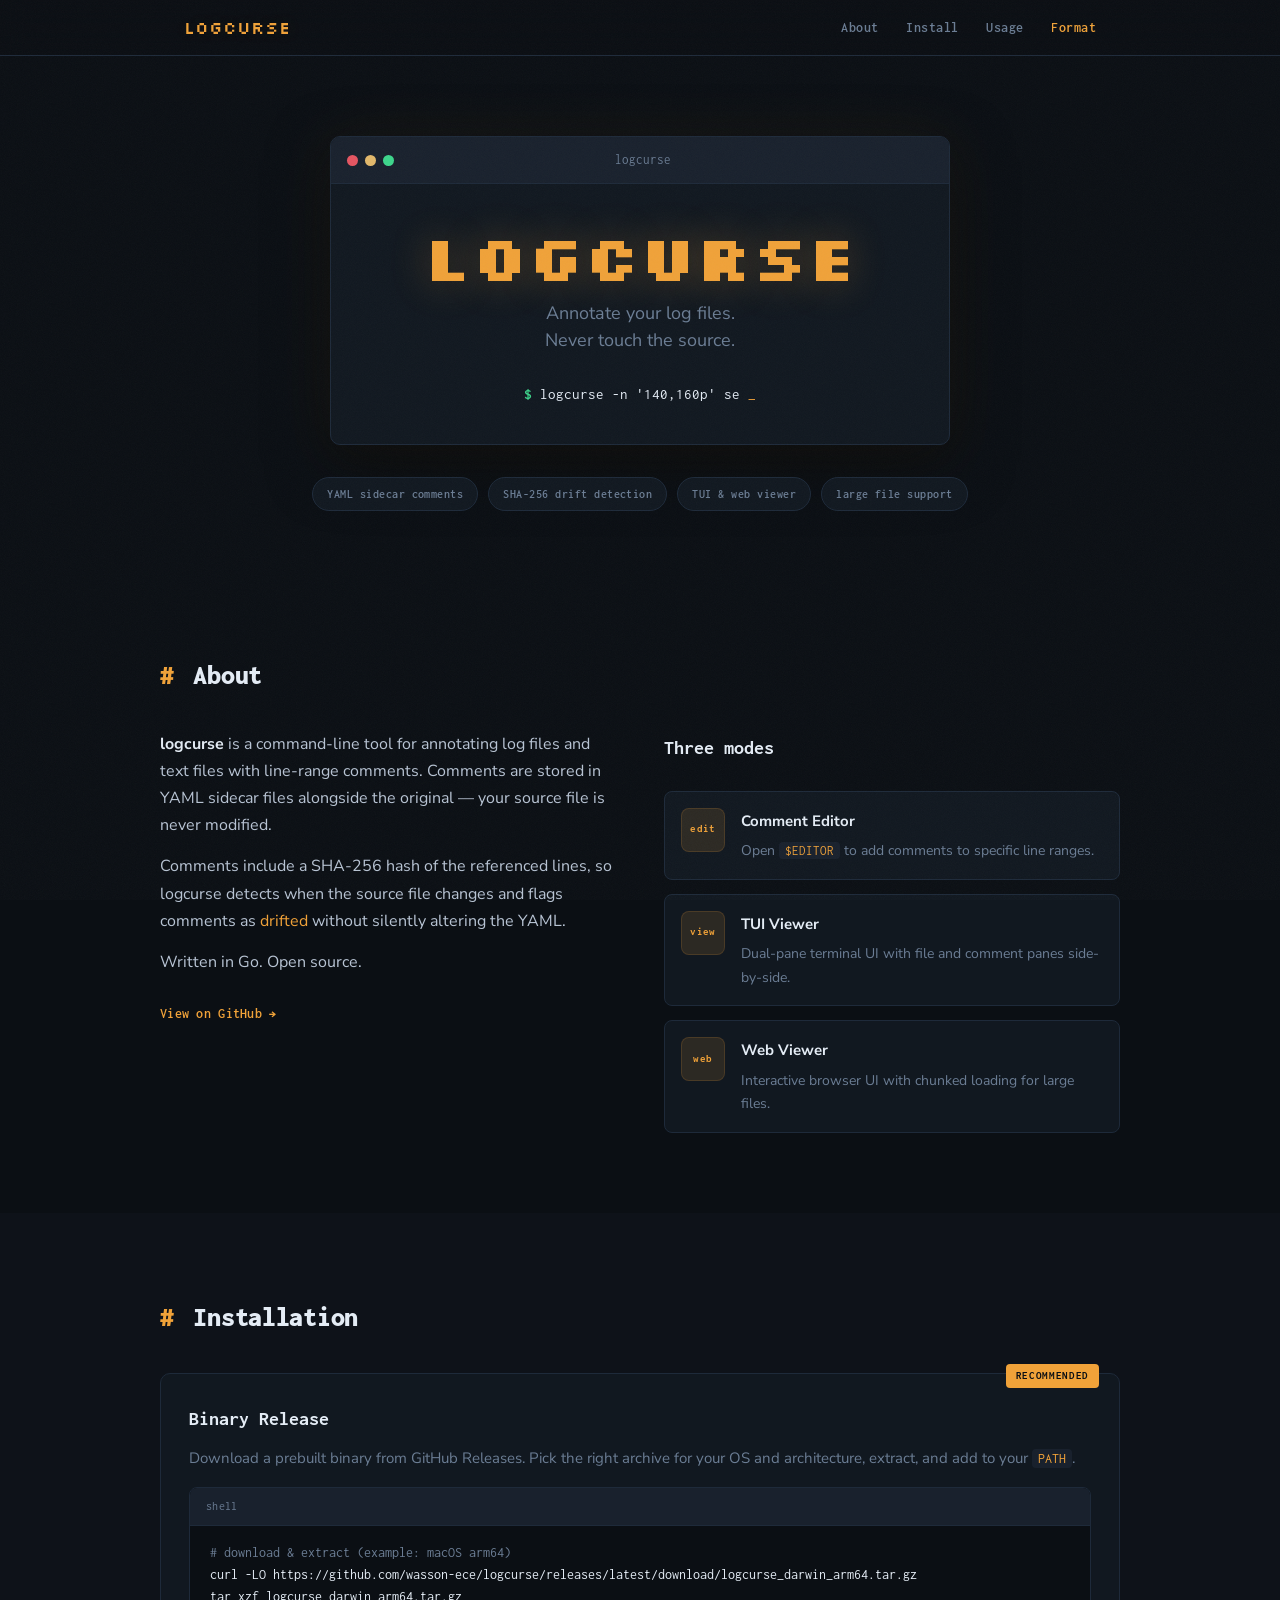
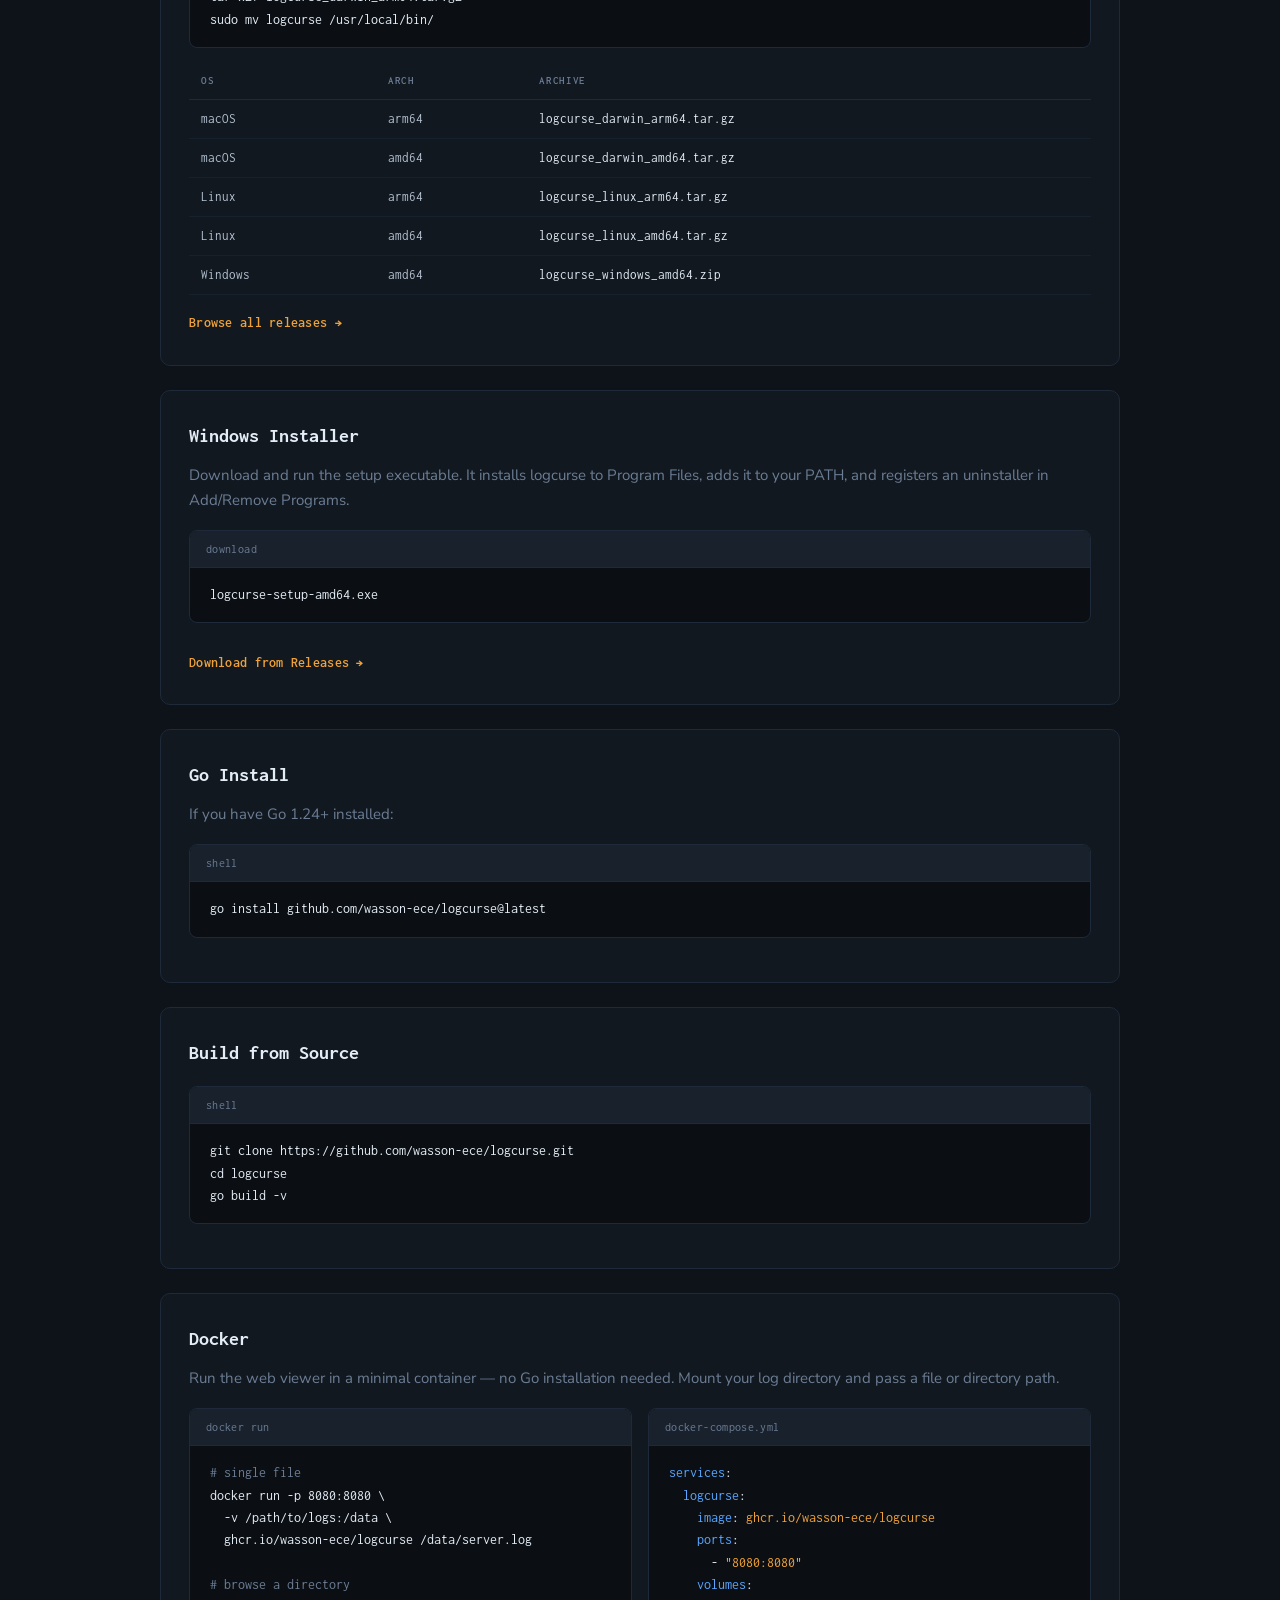
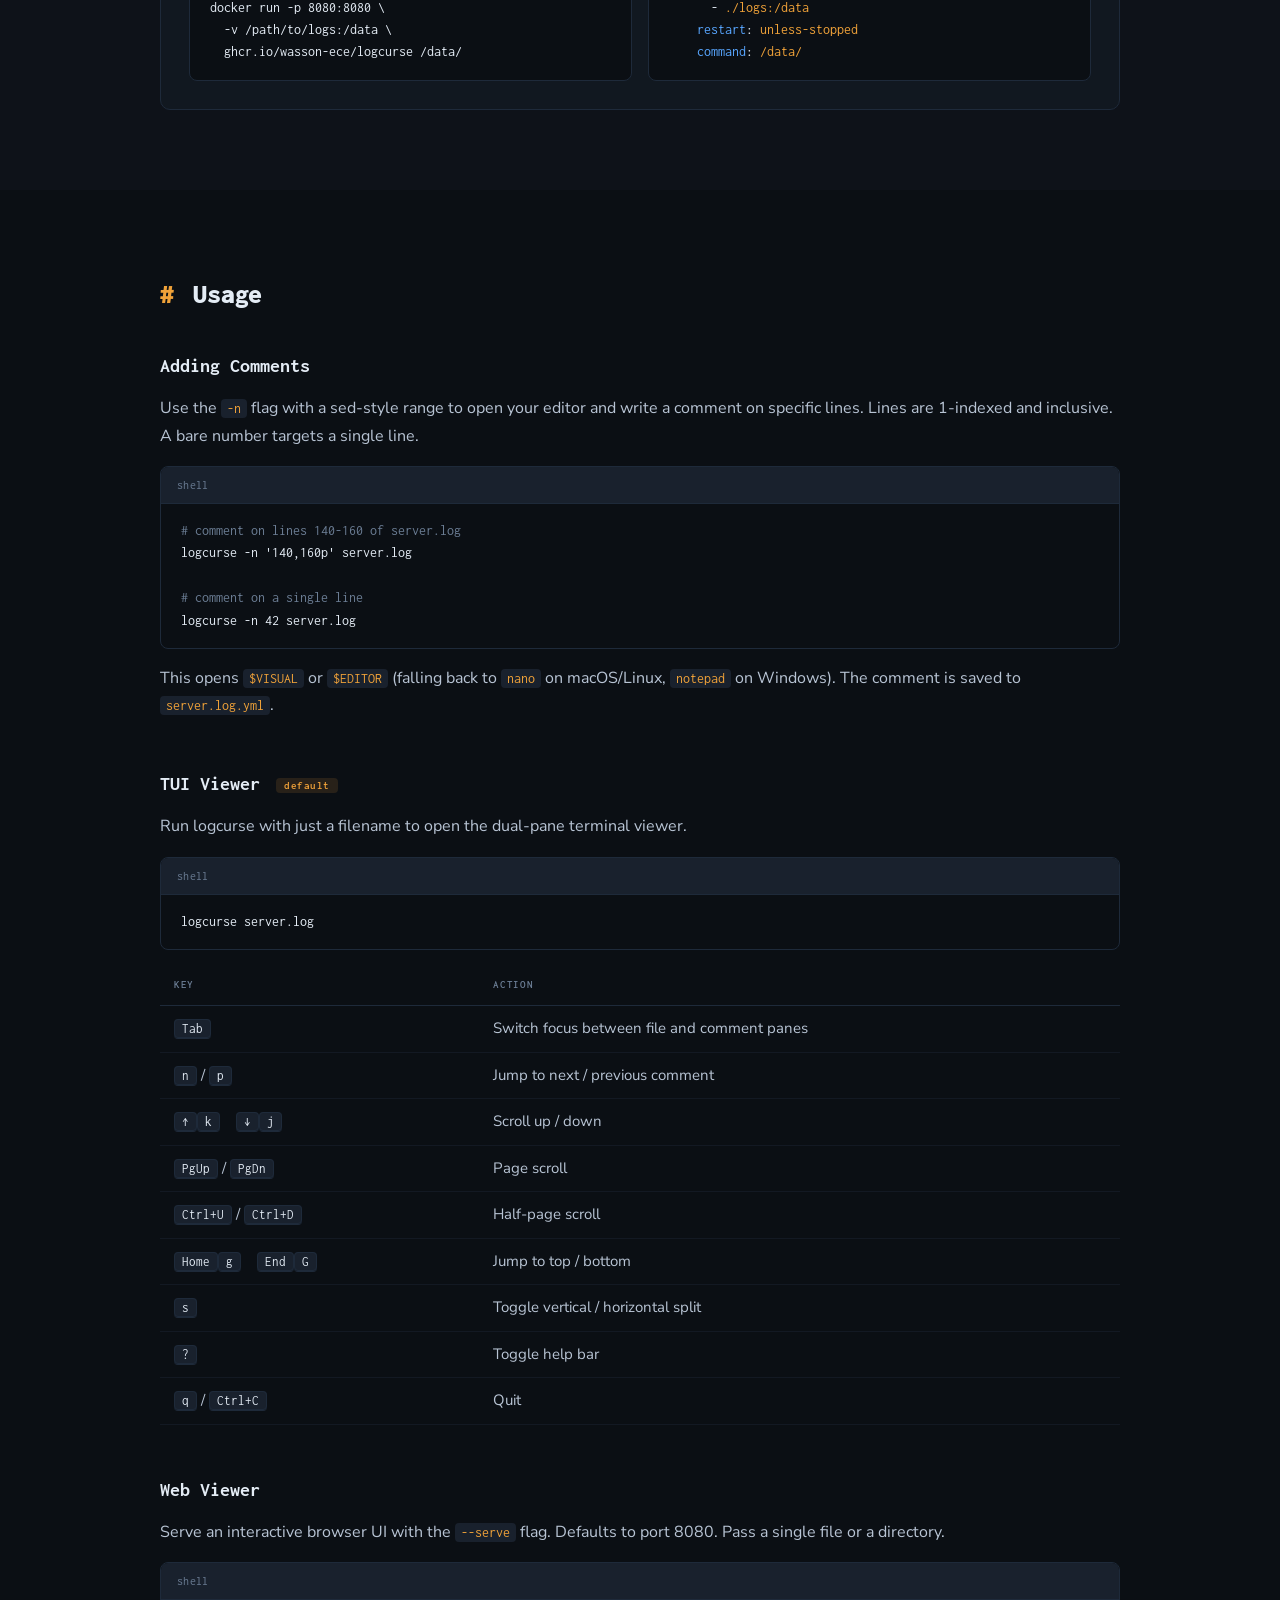
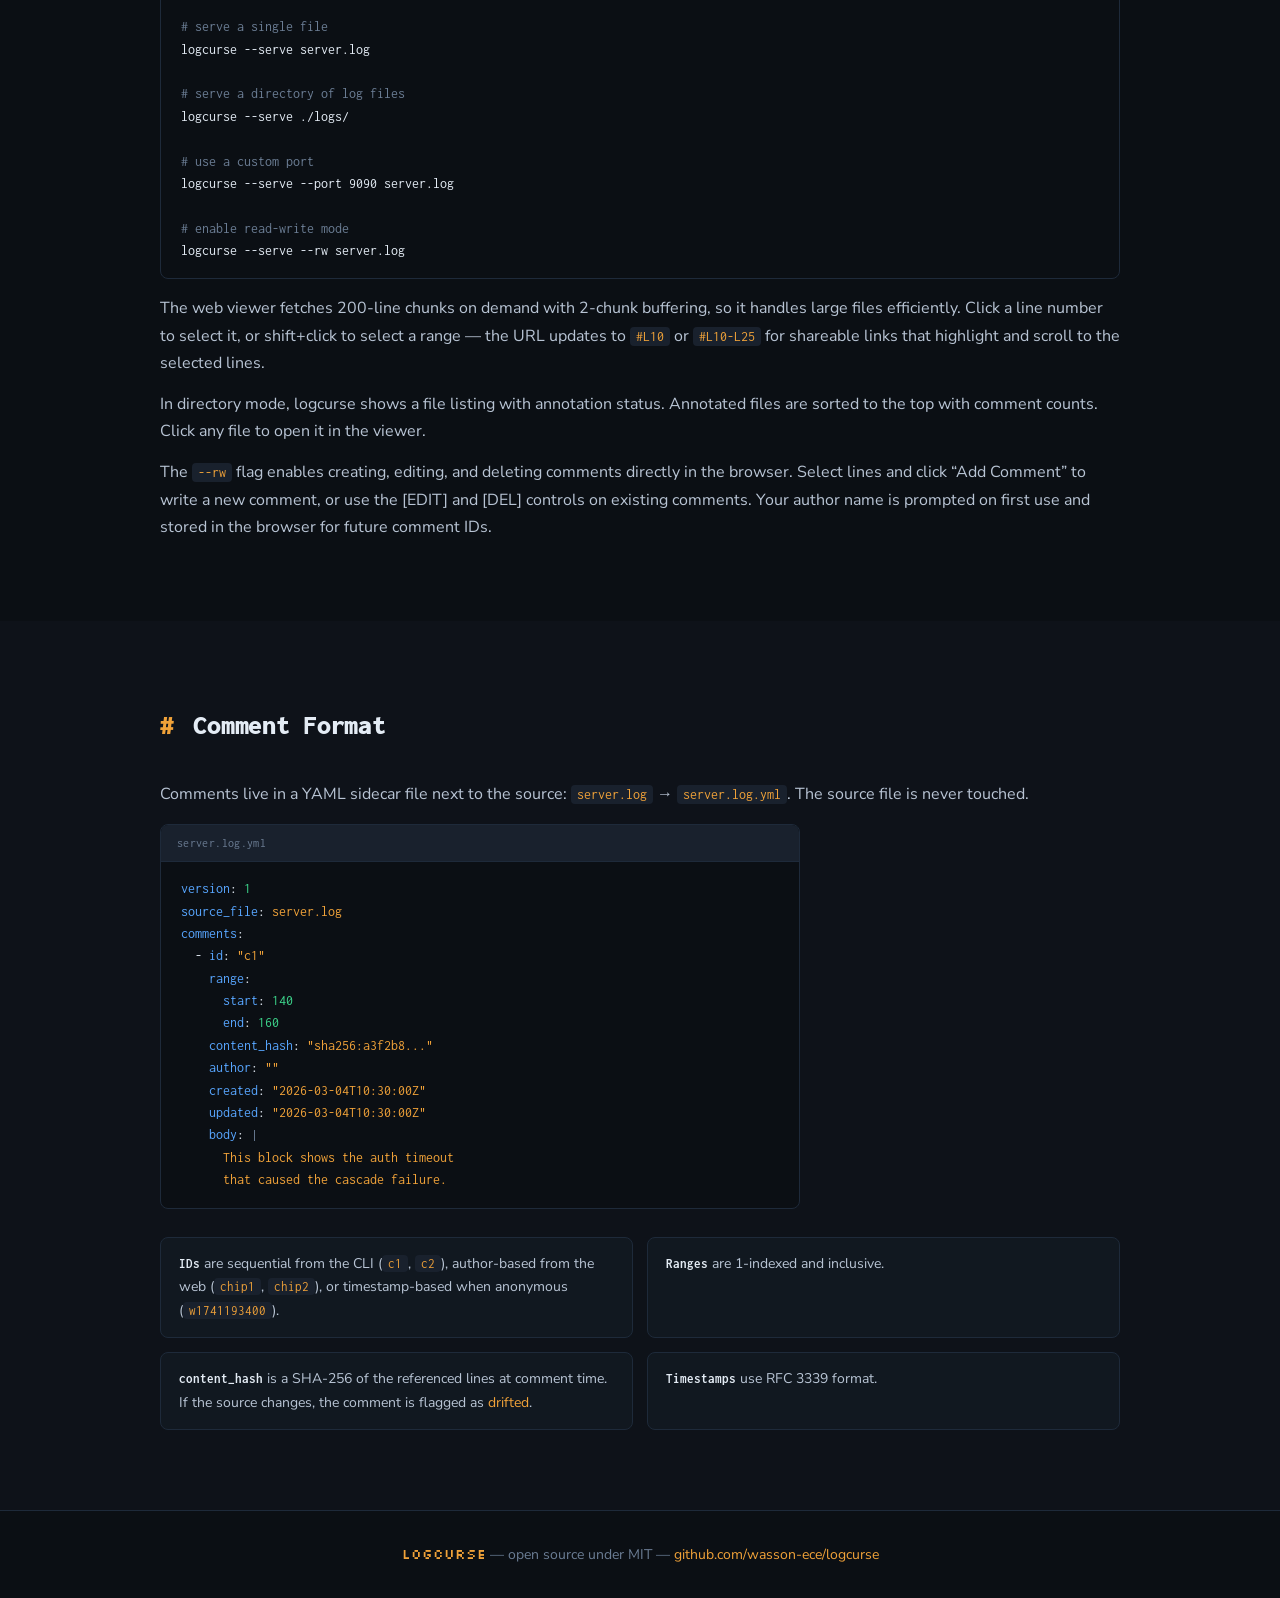
==== commit 3859ae9e: "Add --rw mode" ====
--- a/docs/index.html
+++ b/docs/index.html
@@ -245,10 +245,14 @@
 logcurse --serve ./logs/
 
 <span class="c-comment"># use a custom port</span>
-logcurse --serve --port 9090 server.log</code></pre>
+logcurse --serve --port 9090 server.log
+
+<span class="c-comment"># enable read-write mode</span>
+logcurse --serve --rw server.log</code></pre>
         </div>
         <p>The web viewer fetches 200-line chunks on demand with 2-chunk buffering, so it handles large files efficiently. Click a line number to select it, or shift+click to select a range &mdash; the URL updates to <code>#L10</code> or <code>#L10-L25</code> for shareable links that highlight and scroll to the selected lines.</p>
         <p>In directory mode, logcurse shows a file listing with annotation status. Annotated files are sorted to the top with comment counts. Click any file to open it in the viewer.</p>
+        <p>The <code>--rw</code> flag enables creating, editing, and deleting comments directly in the browser. Select lines and click &ldquo;Add Comment&rdquo; to write a new comment, or use the [EDIT] and [DEL] controls on existing comments. Your author name is prompted on first use and stored in the browser for future comment IDs.</p>
       </div>
 
     </div>
@@ -278,7 +282,7 @@
       </div>
       <div class="format-notes">
         <div class="format-note">
-          <strong>IDs</strong> are sequential: <code>c1</code>, <code>c2</code>, <code>c3</code>&hellip;
+          <strong>IDs</strong> are sequential from the CLI (<code>c1</code>, <code>c2</code>), author-based from the web (<code>chip1</code>, <code>chip2</code>), or timestamp-based when anonymous (<code>w1741193400</code>).
         </div>
         <div class="format-note">
           <strong>Ranges</strong> are 1-indexed and inclusive.
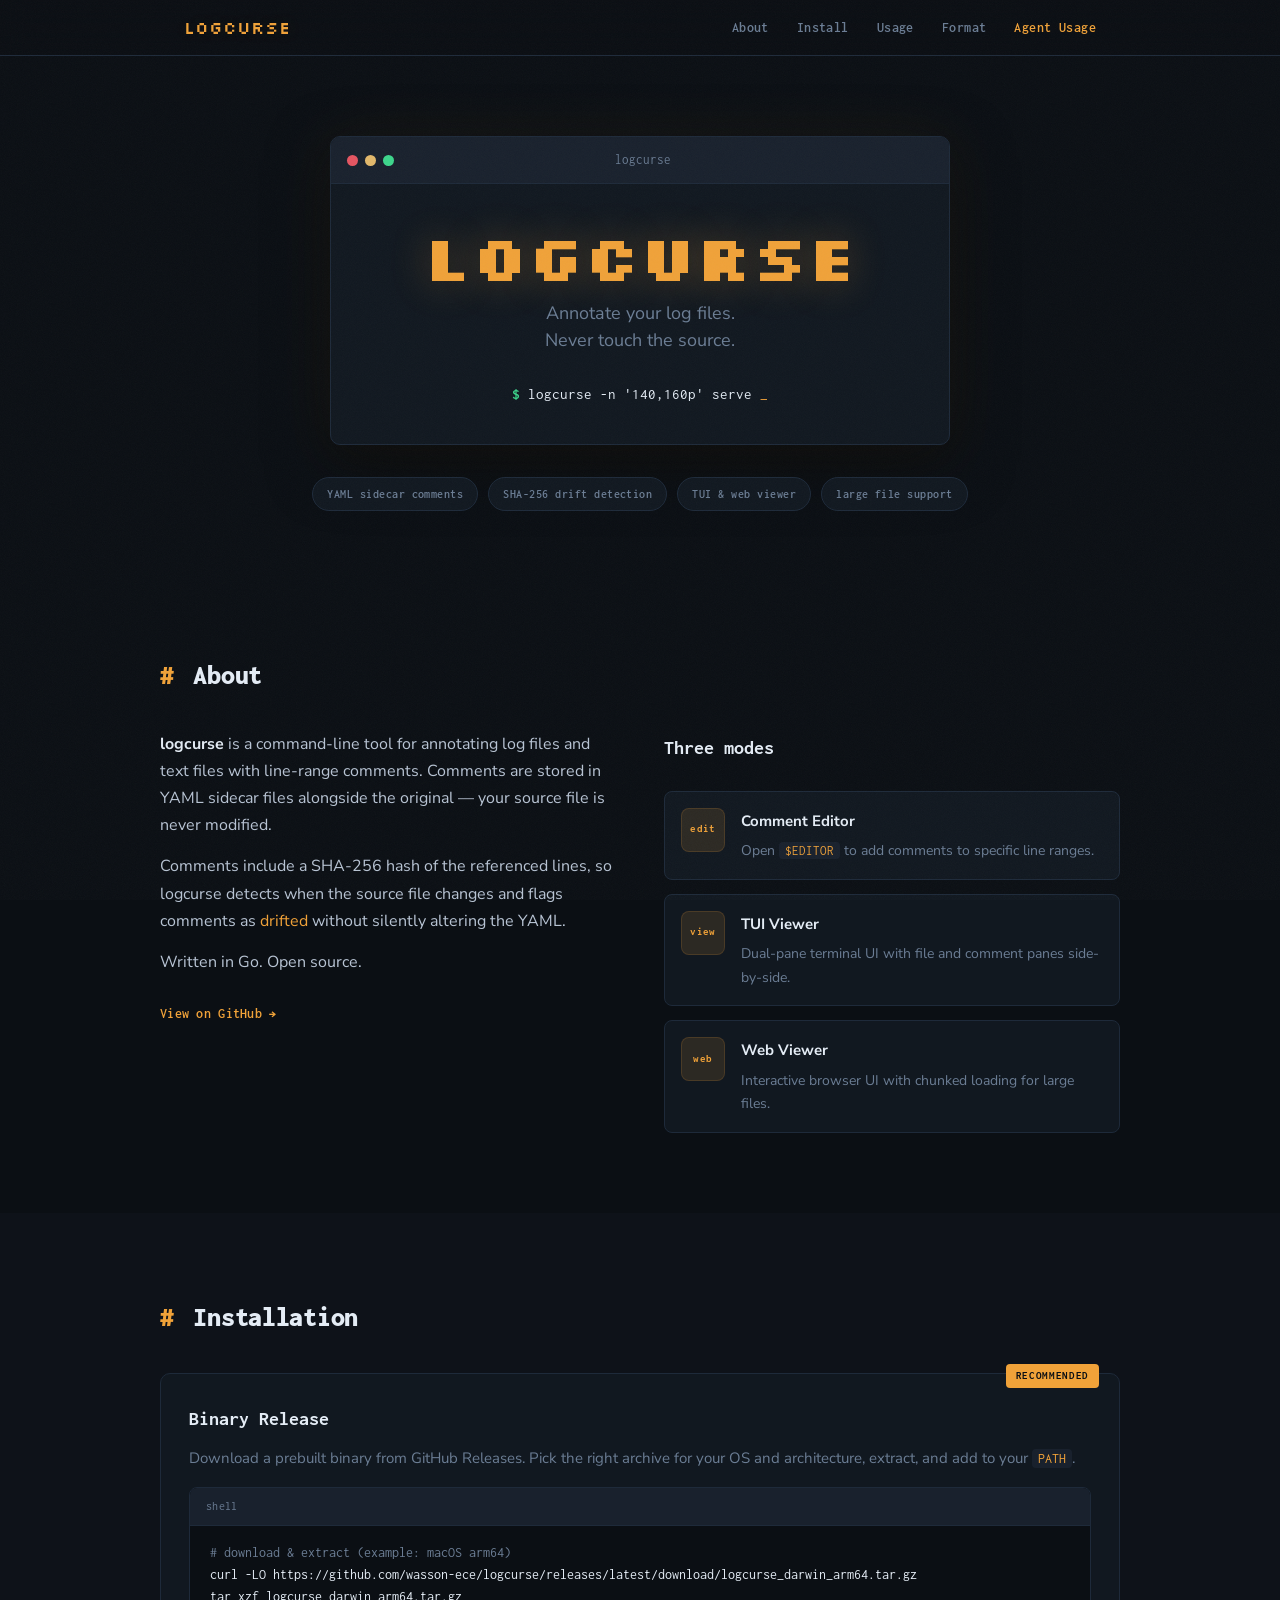
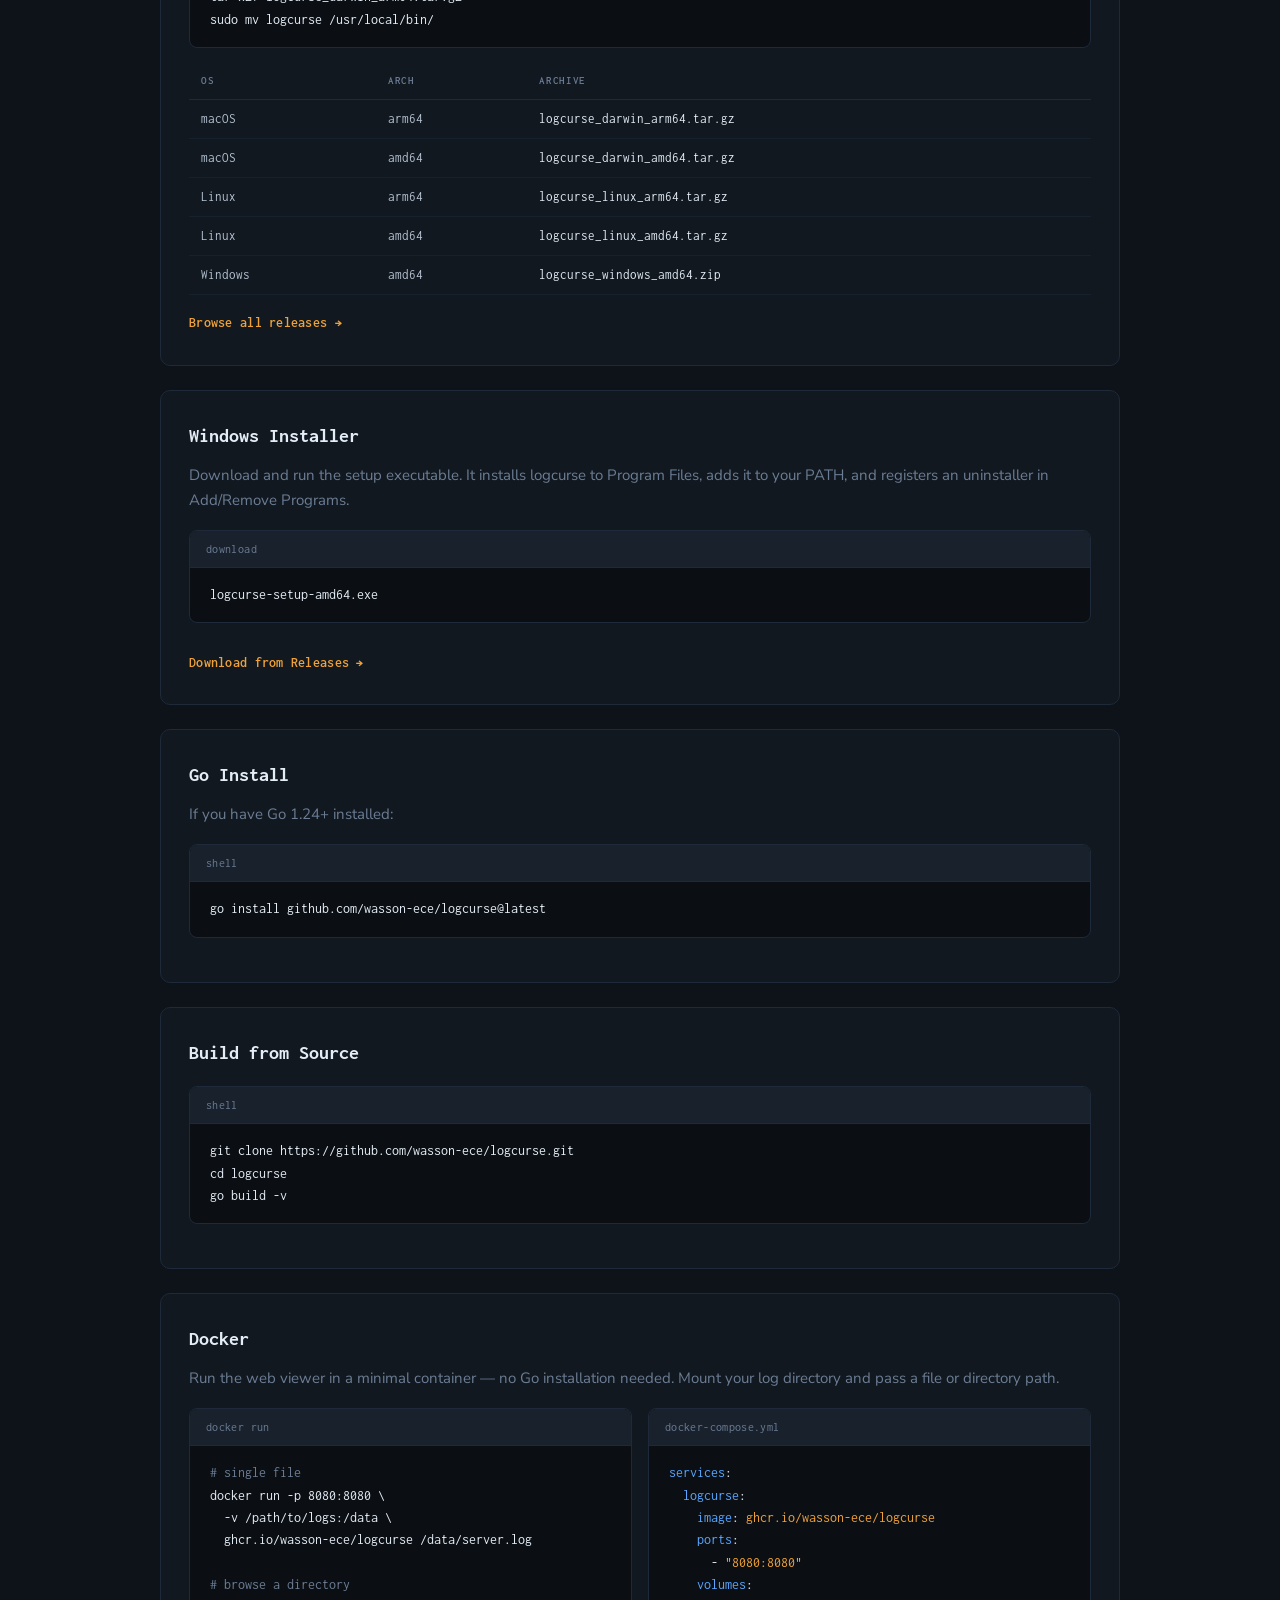
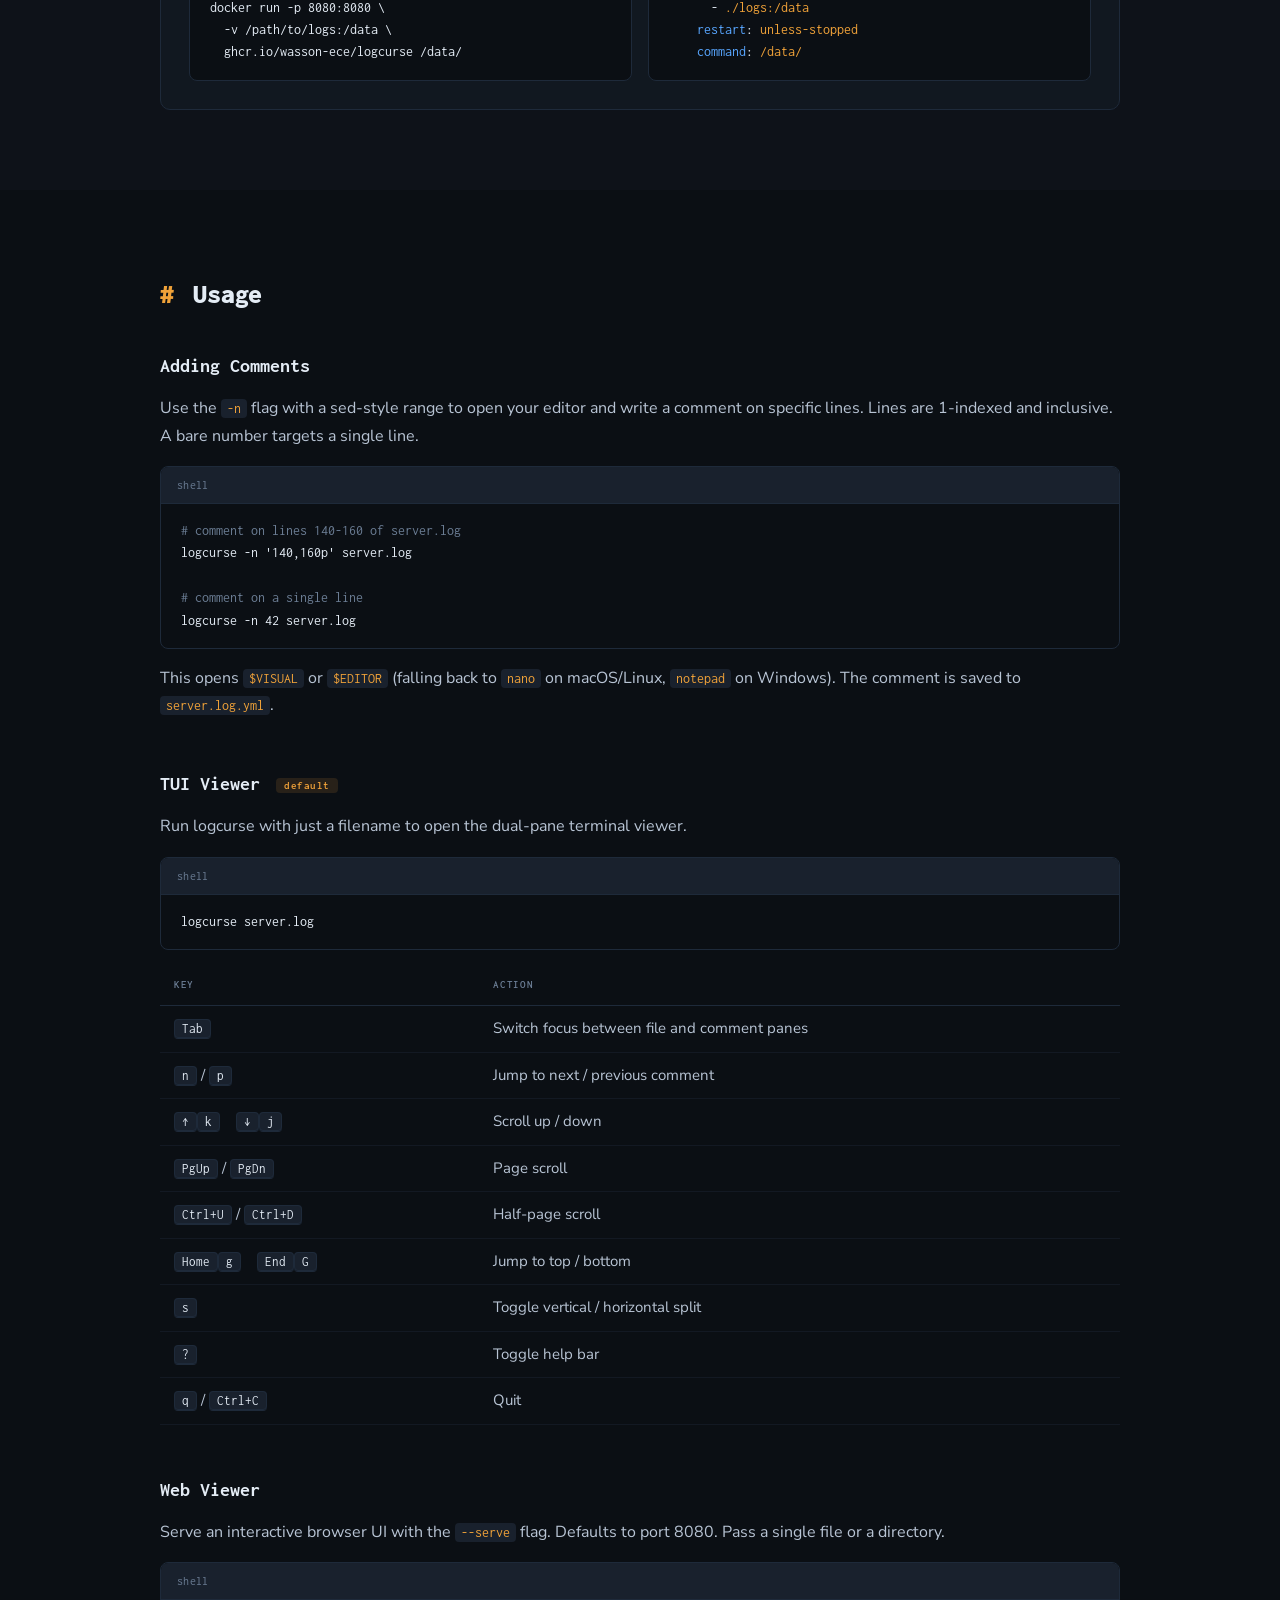
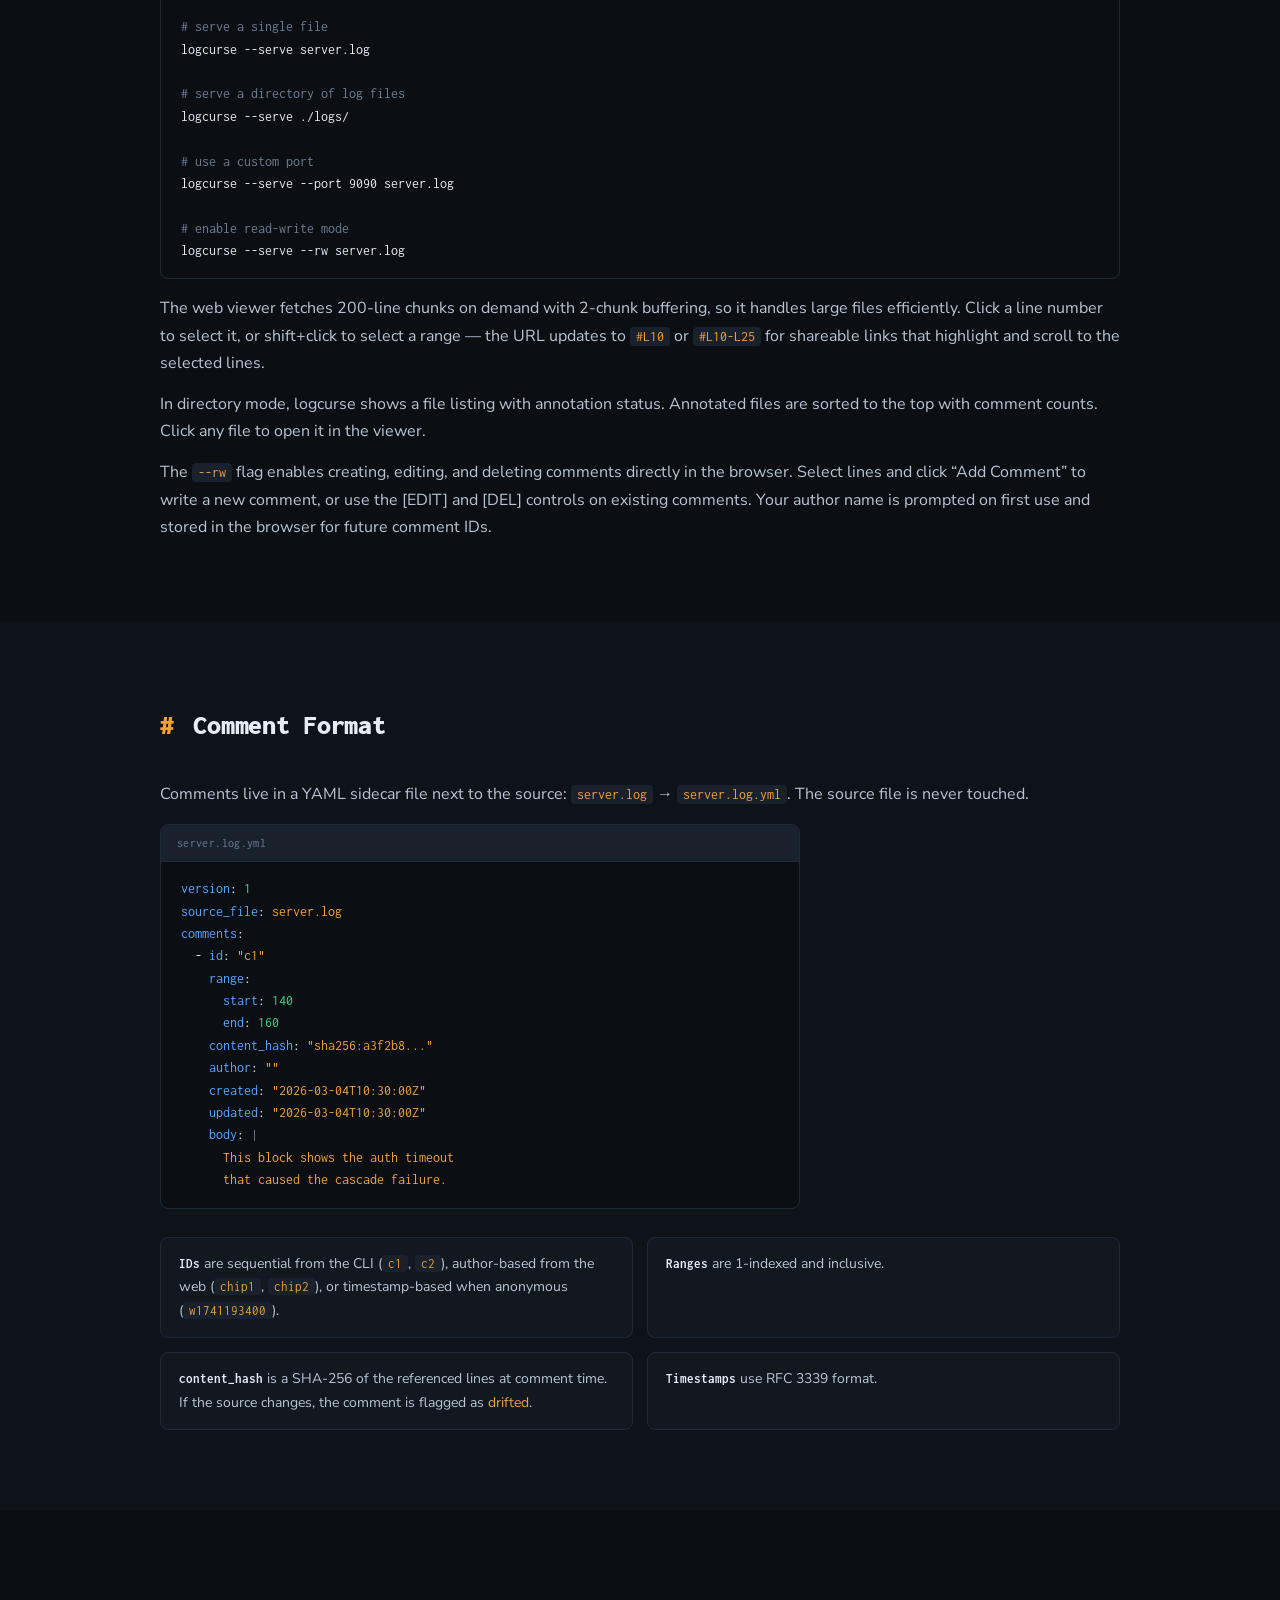
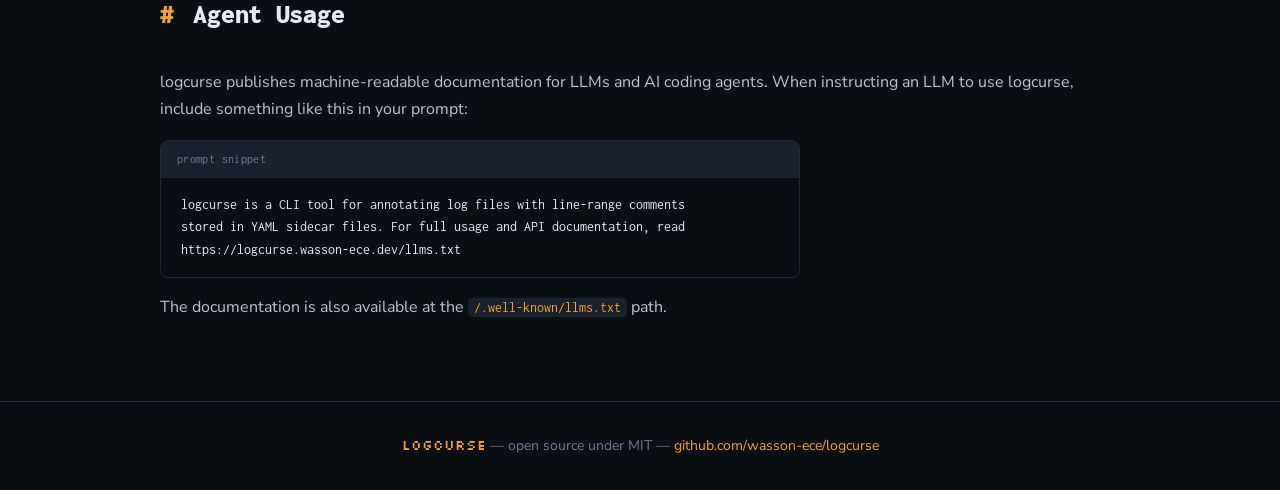
==== commit c6b1375a: "Update docs for agent use" ====
--- a/docs/index.html
+++ b/docs/index.html
@@ -8,6 +8,7 @@
   <link rel="preconnect" href="https://fonts.gstatic.com" crossorigin>
   <link href="https://fonts.googleapis.com/css2?family=Inconsolata:wght@400;600;700;900&family=Nunito+Sans:ital,wght@0,400;0,600;1,400&family=Silkscreen:wght@400;700&display=swap" rel="stylesheet">
   <link rel="stylesheet" href="style.css">
+  <link rel="help" type="text/plain" href="/llms.txt">
 </head>
 <body>
 
@@ -21,6 +22,7 @@
       <a href="#install">Install</a>
       <a href="#usage">Usage</a>
       <a href="#format">Format</a>
+      <a href="#agent-usage">Agent Usage</a>
     </div>
   </div>
 </nav>
@@ -297,6 +299,21 @@
     </div>
   </section>
 
+  <!-- AGENT USAGE -->
+  <section class="section" id="agent-usage">
+    <div class="section-inner">
+      <h2 class="section-heading"><span class="heading-accent">#</span> Agent Usage</h2>
+      <p>logcurse publishes machine-readable documentation for LLMs and AI coding agents. When instructing an LLM to use logcurse, include something like this in your prompt:</p>
+      <div class="code-block code-block-wide">
+        <div class="code-bar"><span>prompt snippet</span></div>
+        <pre><code>logcurse is a CLI tool for annotating log files with line-range comments
+stored in YAML sidecar files. For full usage and API documentation, read
+https://logcurse.wasson-ece.dev/llms.txt</code></pre>
+      </div>
+      <p>The documentation is also available at the <a href="/.well-known/llms.txt"><code>/.well-known/llms.txt</code></a> path.</p>
+    </div>
+  </section>
+
 </main>
 
 <footer class="footer">
